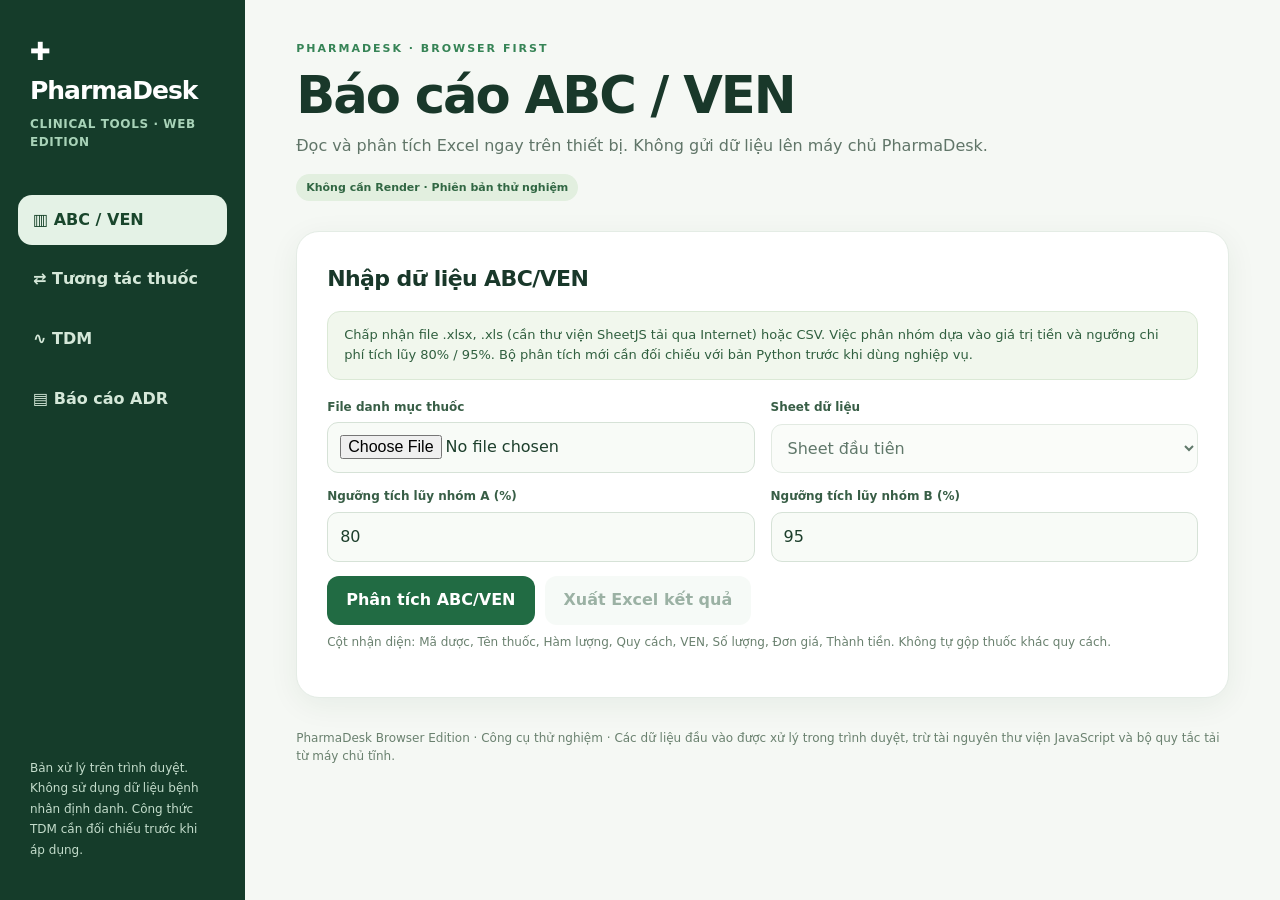
==== docs/index.html @ c3e4ef8c "Add standalone browser-first PharmaDesk clinical tools beta for GitHub Pages" ====
<!doctype html>
<html lang="vi"><head><meta charset="utf-8"><meta name="viewport" content="width=device-width,initial-scale=1"><meta name="referrer" content="no-referrer">
<title>PharmaDesk Clinical Tools · Browser Edition</title>
<style>
:root{font-family:Inter,system-ui,"Segoe UI",Arial,sans-serif;color:#19382a;background:#f5f8f4;line-height:1.55}*{box-sizing:border-box}body{margin:0}button,input,select,textarea{font:inherit}button{cursor:pointer}button:focus-visible,input:focus-visible,textarea:focus-visible,a:focus-visible{outline:3px solid #84c697;outline-offset:3px}button:disabled{opacity:.45;cursor:wait}
.shell{max-width:1450px;min-height:100vh;margin:auto;display:grid;grid-template-columns:245px minmax(0,1fr)}aside{background:#153c2a;color:#fff;padding:28px 18px;position:sticky;top:0;height:100vh;display:flex;flex-direction:column}.logo{font-size:25px;font-weight:850;letter-spacing:-1px;margin:5px 12px}.logo small{display:block;font-size:12px;font-weight:600;letter-spacing:.6px;color:#a8d3b8;margin-top:4px}.nav{margin-top:38px;display:grid;gap:9px}.nav button{background:transparent;border:0;color:#d5e8d9;text-align:left;padding:13px 15px;border-radius:14px;font-weight:700}.nav button.active,.nav button:hover{background:#e4f2e6;color:#19462c}.asidefoot{margin-top:auto;font-size:12px;line-height:1.7;padding:12px;color:#c3dccb}.main{min-width:0;padding:40px clamp(18px,4vw,56px)}header{margin-bottom:30px}.eyebrow{text-transform:uppercase;font-size:11px;font-weight:800;letter-spacing:2px;color:#368456}h1{font-size:clamp(30px,4vw,54px);line-height:1.08;letter-spacing:-2px;margin:11px 0}h2{font-size:22px;letter-spacing:-.6px;margin:0 0 15px}h3{font-size:16px;margin:4px 0 8px}p{color:#607568;margin:8px 0 15px}.headsub{max-width:750px}.panel{background:#fff;border:1px solid #e4ece5;border-radius:23px;padding:clamp(18px,2.8vw,30px);box-shadow:0 7px 30px #123f2510;margin:0 0 19px}.grid{display:grid;grid-template-columns:repeat(2,minmax(0,1fr));gap:16px}.grid3{display:grid;grid-template-columns:repeat(3,minmax(0,1fr));gap:14px}.field{display:grid;gap:6px;margin:0 0 14px}.field label{font-size:12px;font-weight:800;color:#385e46}input,textarea,select{width:100%;min-width:0;background:#f8fbf7;border:1px solid #d6e2d7;border-radius:11px;padding:12px;color:#1d3f2c}textarea{min-height:105px;resize:vertical}.button{background:#216b43;color:white;border:0;padding:12px 19px;border-radius:12px;font-weight:750}.button.secondary{background:#edf5ee;color:#245538}.button.ghost{background:transparent;border:1px solid #d4e3d6;color:#28563a}.row{display:flex;align-items:center;gap:10px;flex-wrap:wrap}.notice{padding:13px 16px;background:#f1f7ed;color:#305f3f;border-radius:13px;font-size:13px;border:1px solid #dbe9d6}.warning{background:#fff8e9;border-color:#efdfb5;color:#6b4d18}.error{background:#fff0ed;border-color:#edcbc5;color:#9a352b}.metric{border-radius:16px;padding:16px;background:#f0f7ef}.metric b{font-size:26px;display:block;letter-spacing:-.5px}.metric small{color:#57715d}.tablewrap{overflow:auto;border:1px solid #e2eae2;border-radius:14px;margin-top:18px}table{border-collapse:collapse;width:100%;font-size:13px}th{background:#eef5ee;white-space:nowrap;text-align:left}th,td{padding:10px 12px;border-bottom:1px solid #e8eee7}tr:last-child td{border-bottom:0}td.n{text-align:right;font-variant-numeric:tabular-nums}.pill{font-size:12px;background:#e2f1e3;padding:4px 8px;border-radius:25px;font-weight:700}.pill.a{background:#fde9dc;color:#8a3e12}.pill.b{background:#fff1ca;color:#825c0b}.pill.c{background:#e1efe9;color:#285e44}[hidden]{display:none!important}.section{display:none}.section.active{display:block}.hint{font-size:12px;color:#6a816f}.report{background:#fff;border:1px solid #dee8df;border-radius:12px;padding:24px;margin-top:20px}.report h2{text-align:center}.report p{color:#273e2d}.searchlist{padding:10px;border-radius:12px;border:1px solid #d8e6d9;max-height:240px;overflow:auto}.searchlist button{display:block;width:100%;text-align:left;border:0;background:transparent;padding:9px;border-radius:9px;color:#244832}.searchlist button:hover{background:#e9f3e8}.pair{padding:13px;border:1px solid #e3e9e1;border-radius:12px;margin:8px 0;background:#f8faf7}.badge{display:inline-flex;padding:5px 10px;font-size:11px;background:#e2efdf;color:#316743;border-radius:20px;font-weight:800}@media(max-width:860px){.shell{display:block}aside{position:static;height:auto;padding:18px}.logo{font-size:21px}.nav{margin:15px 0 0;display:flex;gap:5px;overflow:auto}.nav button{white-space:nowrap;padding:10px 12px}.asidefoot{display:none}.main{padding:24px 15px}.grid,.grid3{grid-template-columns:1fr}.panel{padding:18px}h1{letter-spacing:-1px}}
@media print{aside,header,.noprint,.panel:not(.printpanel){display:none!important}.shell{display:block}.main{padding:0}.printpanel{border:0;box-shadow:none;padding:0}.report{border:0;padding:0}}
</style>
<script src="https://cdn.sheetjs.com/xlsx-0.20.3/package/dist/xlsx.full.min.js" defer></script>
</head><body><div class="shell">
<aside><div class="logo">✚ PharmaDesk<small>CLINICAL TOOLS · WEB EDITION</small></div>
<nav class="nav" aria-label="Công cụ"><button data-tab="abc" class="active">▥ ABC / VEN</button><button data-tab="ttt">⇄ Tương tác thuốc</button><button data-tab="tdm">∿ TDM</button><button data-tab="adr">▤ Báo cáo ADR</button></nav>
<div class="asidefoot">Bản xử lý trên trình duyệt. Không sử dụng dữ liệu bệnh nhân định danh. Công thức TDM cần đối chiếu trước khi áp dụng.</div></aside>
<div class="main"><header class="noprint"><div class="eyebrow">PHARMADESK · BROWSER FIRST</div><h1 id="pageTitle">Báo cáo ABC / VEN</h1><p class="headsub" id="pageSub">Đọc và phân tích Excel ngay trên thiết bị. Không gửi dữ liệu lên máy chủ PharmaDesk.</p><span class="badge">Không cần Render · Phiên bản thử nghiệm</span></header>
<section id="abc" class="section active">
<div class="panel"><h2>Nhập dữ liệu ABC/VEN</h2><div class="notice">Chấp nhận file .xlsx, .xls (cần thư viện SheetJS tải qua Internet) hoặc CSV. Việc phân nhóm dựa vào giá trị tiền và ngưỡng chi phí tích lũy 80% / 95%. Bộ phân tích mới cần đối chiếu với bản Python trước khi dùng nghiệp vụ.</div>
<div class="grid" style="margin-top:18px"><div class="field"><label for="abcFile">File danh mục thuốc</label><input id="abcFile" type="file" accept=".xlsx,.xls,.csv"></div><div class="field"><label for="abcSheet">Sheet dữ liệu</label><select id="abcSheet" disabled><option>Sheet đầu tiên</option></select></div></div>
<div class="grid"><div class="field"><label>Ngưỡng tích lũy nhóm A (%)</label><input id="abcA" type="number" value="80" min="1" max="99" step=".5"></div><div class="field"><label>Ngưỡng tích lũy nhóm B (%)</label><input id="abcB" type="number" value="95" min="1" max="99" step=".5"></div></div>
<div class="row"><button class="button" id="abcRun">Phân tích ABC/VEN</button><button class="button secondary" id="abcExport" disabled>Xuất Excel kết quả</button></div><p class="hint">Cột nhận diện: Mã dược, Tên thuốc, Hàm lượng, Quy cách, VEN, Số lượng, Đơn giá, Thành tiền. Không tự gộp thuốc khác quy cách.</p><div id="abcError" role="status"></div></div>
<div class="panel" id="abcResult" hidden><div class="grid3" id="abcMetrics"></div><div class="tablewrap"><table><thead><tr><th>ABC</th><th>VEN</th><th>Mã dược</th><th>Tên thuốc</th><th>Hàm lượng</th><th>Quy cách</th><th>Số lượng</th><th>Thành tiền</th><th>% tích lũy</th></tr></thead><tbody id="abcBody"></tbody></table></div></div>
</section>
<section id="ttt" class="section">
<div class="panel"><h2>Kiểm tra cặp tương tác</h2><div class="notice warning">Bộ dữ liệu này chỉ cho biết một cặp có nằm trong quy tắc PharmaDesk hiện có hay không. Không phát hiện được tương tác <b>không đồng nghĩa an toàn</b>; không tự động đánh giá mức độ nghiêm trọng hoặc khuyến cáo xử trí.</div>
<div class="grid" style="margin-top:18px"><div class="field"><label>Chọn thuốc từ bộ quy tắc</label><input id="drugSearch" placeholder="Gõ tên hoạt chất, ví dụ amiodaron" autocomplete="off"><div id="drugMatches" class="searchlist" hidden></div></div><div class="field"><label>Các thuốc đã chọn (bấm × để bỏ)</label><div id="drugSelected" class="notice">Chưa chọn thuốc nào.</div></div></div><button class="button" id="checkPairs">Kiểm tra tương tác</button><div id="pairResult" style="margin-top:15px"></div><p class="hint" id="ruleInfo">Đang tải bộ quy tắc...</p></div>
</section>
<section id="tdm" class="section">
<div class="panel"><h2>Vancomycin · Ước tính dược động học</h2><div class="notice warning"><b>Chỉ dùng để đối chiếu mô hình.</b> Công thức phỏng theo mô hình một ngăn trong mã PharmaDesk gốc; chưa chuyển đầy đủ phần hiệu chỉnh theo hai nồng độ, chưa xác thực tương đương lâm sàng. Không dùng các con số này để chọn hoặc thay đổi liều điều trị.</div>
<div class="grid3" style="margin-top:18px">
<div class="field"><label>Tuổi (năm)</label><input id="tAge" type="number" value="60" min="1" max="120"></div>
<div class="field"><label>Giới tính dùng cho Cockcroft–Gault</label><select id="tSex"><option value="M">Nam</option><option value="F">Nữ</option></select></div>
<div class="field"><label>Cân nặng (kg)</label><input id="tWeight" type="number" value="70" min="10" max="300"></div>
<div class="field"><label>Chiều cao (cm)</label><input id="tHeight" type="number" value="170" min="100" max="230"></div>
<div class="field"><label>Creatinin máu (mg/dL)</label><input id="tScr" type="number" value="1" min=".1" max="20" step=".1"></div>
<div class="field"><label>Vd dự kiến (L/kg)</label><input id="tVd" type="number" value=".7" min=".2" max="2" step=".05"></div>
<div class="field"><label>Liều giả lập (mg)</label><input id="tDose" type="number" value="1000" min="1"></div>
<div class="field"><label>Khoảng cách liều (giờ)</label><input id="tTau" type="number" value="12" min="1"></div>
<div class="field"><label>Thời gian truyền (giờ)</label><input id="tInf" type="number" value="1" min=".1" step=".1"></div>
</div><button class="button" id="tdmCalc">Tính giá trị tham khảo</button><div id="tdmMessage"></div><div id="tdmResults" class="grid3" style="margin-top:17px"></div></div>
</section>
<section id="adr" class="section">
<div class="panel"><h2>Biểu mẫu ADR · Bản in thử</h2><div class="notice warning">Bản GitHub Pages này tạo <b>bản tóm tắt ADR để in hoặc lưu PDF bằng chức năng Print</b>, chưa tái tạo đầy đủ mẫu PDF chuẩn 115 trường như PharmaDesk Python. Không dùng để gửi báo cáo chính thức khi chưa đối chiếu mẫu.</div>
<div class="grid" style="margin-top:17px">
<div class="field"><label>Đơn vị báo cáo</label><input id="aUnit" placeholder="Tên đơn vị"></div>
<div class="field"><label>Người báo cáo</label><input id="aReporter" placeholder="Tên người báo cáo"></div>
<div class="field"><label>Ngày báo cáo</label><input id="aDate" type="date"></div>
<div class="field"><label>Mã hồ sơ giả lập (không nhập mã người bệnh thật)</label><input id="aCode" placeholder="TEST-001"></div>
<div class="field"><label>Tuổi giả lập</label><input id="aAge" type="number" min="0" max="120"></div>
<div class="field"><label>Thuốc nghi ngờ</label><input id="aDrug" placeholder="Tên thuốc thử nghiệm"></div>
<div class="field"><label>Ngày xuất hiện phản ứng</label><input id="aEventDate" type="date"></div>
<div class="field"><label>Kết quả theo dõi</label><select id="aOutcome"><option value="">Chọn kết quả</option><option>Đang hồi phục</option><option>Hồi phục không có di chứng</option><option>Hồi phục có di chứng</option><option>Chưa hồi phục</option><option>Không rõ</option></select></div>
</div>
<div class="field"><label>Mô tả phản ứng</label><textarea id="aDesc" placeholder="Mô tả trường hợp giả lập"></textarea></div>
<div class="field"><label>Xử trí</label><textarea id="aAction" placeholder="Thông tin xử trí thử nghiệm"></textarea></div>
<div class="row noprint"><button class="button" id="adrMake">Tạo bản tóm tắt</button><button class="button secondary" id="adrPrint" disabled>In / Lưu PDF</button><button class="button ghost" id="adrReset">Làm mới</button></div><p class="hint">Không có nút lưu bản nháp trên máy chủ; dữ liệu biểu mẫu chỉ tồn tại trong tab trình duyệt hiện tại.</p>
</div><div class="panel printpanel" id="adrPreview" hidden><div class="report" id="adrReport"></div></div>
</section>
<footer class="hint noprint" style="padding:12px 0 24px">PharmaDesk Browser Edition · Công cụ thử nghiệm · Các dữ liệu đầu vào được xử lý trong trình duyệt, trừ tài nguyên thư viện JavaScript và bộ quy tắc tải từ máy chủ tĩnh.</footer>
</div></div>
<script>
"use strict";
const $=id=>document.getElementById(id), fmt=n=>Number(n).toLocaleString('vi-VN',{maximumFractionDigits:2});
const esc=v=>String(v??'').replace(/[&<>"']/g,c=>({'&':'&amp;','<':'&lt;','>':'&gt;','"':'&quot;',"'":'&#39;'}[c]));
const headings={abc:['Báo cáo ABC / VEN','Phân tích chi phí thuốc ngay trên trình duyệt.'],ttt:['Tương tác thuốc','Tra cứu cặp thuốc từ quy tắc đang có trong PharmaDesk.'],tdm:['TDM · Vancomycin','Ước tính thông số dược động học để đối chiếu, không dùng quyết định liều.'],adr:['Báo cáo ADR','Nhập thông tin giả lập và tạo bản tóm tắt để in / lưu PDF.']};
function showTab(id){if(!headings[id])return;document.querySelectorAll('.section').forEach(n=>n.classList.toggle('active',n.id===id));document.querySelectorAll('[data-tab]').forEach(n=>n.classList.toggle('active',n.dataset.tab===id));$('pageTitle').textContent=headings[id][0];$('pageSub').textContent=headings[id][1];history.replaceState(null,'','#'+id);window.scrollTo({top:0,behavior:'instant'});}
document.querySelectorAll('[data-tab]').forEach(b=>b.addEventListener('click',()=>showTab(b.dataset.tab)));
if(headings[location.hash.slice(1)])showTab(location.hash.slice(1));
function notify(id,msg,bad=false){$(id).innerHTML='<div class="notice '+(bad?'error':'')+'" style="margin-top:12px">'+esc(msg)+'</div>'}
function norm(s){return String(s??'').normalize('NFD').replace(/[\u0300-\u036f]/g,'').replace(/đ/g,'d').toLowerCase().replace(/[^a-z0-9]+/g,' ').trim()}
function number(v){if(typeof v==='number')return Number.isFinite(v)?v:0;let s=String(v??'').trim().replace(/\s/g,'');if(!s)return 0;if(/^\d{1,3}(\.\d{3})+(,\d+)?$/.test(s))s=s.replace(/\./g,'').replace(',','.');else if(/^\d{1,3}(,\d{3})+(\.\d+)?$/.test(s))s=s.replace(/,/g,'');else s=s.replace(',','.');const n=Number(s);return Number.isFinite(n)?n:0}
function readCSV(text){const rows=[];let row=[],field='',quoted=false;for(let i=0;i<text.length;i++){const c=text[i];if(c==='"'){if(quoted&&text[i+1]==='"'){field+='"';i++;}else quoted=!quoted;}else if(c===','&&!quoted){row.push(field);field='';}else if((c==='\n'||c==='\r')&&!quoted){if(c==='\r'&&text[i+1]==='\n')i++;row.push(field);rows.push(row);row=[];field='';}else field+=c;}if(field||row.length){row.push(field);rows.push(row)}return rows;}
const candidates={code:['ma duoc','ma thuoc','ma hang','ma','code'],name:['ten thuoc','ten hang','ten duoc','ten'],strength:['ham luong','nong do'],pack:['quy cach','quy cach dong goi','dong goi'],ven:['ven','phan loai ven','nhom ven'],qty:['so luong','sl','so luong su dung'],price:['don gia','gia'],total:['thanh tien','kinh phi','gia tri','tien']};
let abcBook=null,abcData=[],abcOut=[];
function getCol(headers,alts){for(const a of alts){let i=headers.indexOf(a);if(i>=0)return i;}for(const a of alts){let i=headers.findIndex(x=>x.includes(a));if(i>=0)return i;}return -1;}
function prepABC(rows){let idx=-1,cs;for(let i=0;i<Math.min(rows.length,30);i++){let h=(rows[i]||[]).map(norm);let name=getCol(h,candidates.name),total=getCol(h,candidates.total),qty=getCol(h,candidates.qty),price=getCol(h,candidates.price);if(name>=0&&(total>=0||(qty>=0&&price>=0))){idx=i;cs=Object.fromEntries(Object.entries(candidates).map(([k,v])=>[k,getCol(h,v)]));break;}}if(idx<0)throw Error('Không nhận diện được dòng tiêu đề. Cần Tên thuốc và Thành tiền hoặc Số lượng + Đơn giá.');const map=new Map();for(const line of rows.slice(idx+1)){const get=k=>cs[k]>=0?line[cs[k]]:'';let name=String(get('name')??'').trim();if(!name)continue;const qty=number(get('qty')),total=cs.total>=0?number(get('total')):qty*number(get('price'));if(total<0)continue;const item={code:String(get('code')??'').trim(),name,strength:String(get('strength')??'').trim(),pack:String(get('pack')??'').trim(),ven:String(get('ven')??'').toUpperCase().trim().slice(0,1),qty,total};const key=[item.code,item.name,item.strength,item.pack,item.ven].join('\u0001').toLowerCase();if(map.has(key)){const x=map.get(key);x.qty+=qty;x.total+=total;}else map.set(key,item);}return [...map.values()].filter(r=>r.total>=0)}
$('abcFile').addEventListener('change',async e=>{abcBook=null;abcData=[];$('abcResult').hidden=true;$('abcExport').disabled=true;const f=e.target.files[0];if(!f)return;try{if(f.name.toLowerCase().endsWith('.csv')){abcData=readCSV(await f.text());$('abcSheet').innerHTML='<option>CSV</option>';$('abcSheet').disabled=true;}else{if(!window.XLSX)throw Error('Chưa tải được thư viện xử lý Excel. Kiểm tra kết nối Internet hoặc chuyển file sang CSV.');abcBook=XLSX.read(await f.arrayBuffer(),{type:'array',cellDates:false});$('abcSheet').innerHTML=abcBook.SheetNames.map(n=>'<option>'+esc(n)+'</option>').join('');$('abcSheet').disabled=false;abcData=XLSX.utils.sheet_to_json(abcBook.Sheets[abcBook.SheetNames[0]],{header:1,raw:true,defval:''});}notify('abcError','Đã đọc '+fmt(abcData.length)+' dòng. Chọn Phân tích ABC/VEN.');}catch(err){notify('abcError',err.message,true);}});
$('abcSheet').addEventListener('change',()=>{abcData=XLSX.utils.sheet_to_json(abcBook.Sheets[$('abcSheet').value],{header:1,raw:true,defval:''});});
$('abcRun').addEventListener('click',()=>{try{if(!abcData.length)throw Error('Hãy tải file Excel/CSV trước.');const a=number($('abcA').value),b=number($('abcB').value);if(!(a>0&&a<b&&b<100))throw Error('Ngưỡng cần 0 < A < B < 100.');const list=prepABC(abcData).sort((x,y)=>y.total-x.total),sum=list.reduce((v,x)=>v+x.total,0);if(!sum)throw Error('Không có giá trị kinh phí dương để phân tích.');let accum=0;abcOut=list.map(x=>{const previous=accum/sum*100;accum+=x.total;return {...x,abc:previous<a?'A':previous<b?'B':'C',accum:accum/sum*100};});$('abcMetrics').innerHTML=['A','B','C'].map(g=>{let r=abcOut.filter(x=>x.abc===g);return '<div class="metric"><small>Nhóm '+g+' · '+r.length+' mặt hàng</small><b>'+fmt(r.reduce((v,x)=>v+x.total,0))+' ₫</b></div>'}).join('');$('abcBody').innerHTML=abcOut.slice(0,1000).map(x=>'<tr><td><span class="pill '+x.abc.toLowerCase()+'">'+x.abc+'</span></td><td>'+esc(x.ven||'—')+'</td><td>'+esc(x.code)+'</td><td>'+esc(x.name)+'</td><td>'+esc(x.strength)+'</td><td>'+esc(x.pack)+'</td><td class="n">'+fmt(x.qty)+'</td><td class="n">'+fmt(x.total)+'</td><td class="n">'+fmt(x.accum)+'%</td></tr>').join('');$('abcResult').hidden=false;$('abcExport').disabled=false;notify('abcError','Đã phân tích '+fmt(abcOut.length)+' mặt hàng, tổng kinh phí '+fmt(sum)+' ₫. Phân loại tạm tính; cần đối chiếu Python gốc.');}catch(err){notify('abcError',err.message,true)}});
function downloadBlob(name,type,txt){const u=URL.createObjectURL(new Blob([txt],{type})),a=document.createElement('a');a.href=u;a.download=name;document.body.append(a);a.click();a.remove();setTimeout(()=>URL.revokeObjectURL(u),1000)}
$('abcExport').addEventListener('click',()=>{if(!abcOut.length)return;const rows=[['ABC','VEN','Mã dược','Tên thuốc','Hàm lượng','Quy cách','Số lượng','Thành tiền','% tích lũy'],...abcOut.map(x=>[x.abc,x.ven,x.code,x.name,x.strength,x.pack,x.qty,x.total,Number(x.accum.toFixed(2))])];if(window.XLSX){let ws=XLSX.utils.aoa_to_sheet(rows);for(const key in ws){if(key[0]==='!')continue;if(ws[key].t==='s')ws[key].t='s';}let wb=XLSX.utils.book_new();XLSX.utils.book_append_sheet(wb,ws,'ABC_VEN');XLSX.writeFile(wb,'PharmaDesk_ABC_VEN_Browser.xlsx');}else{const csv=rows.map(r=>r.map(v=>{let t=String(v??'');if(/^[=+\-@\t\r]/.test(t))t="'"+t;return '"'+t.replace(/"/g,'""')+'"';}).join(',')).join('\r\n');downloadBlob('PharmaDesk_ABC_VEN_Browser.csv','text/csv;charset=utf-8','\ufeff'+csv);}});
let rules=null,selected=[];
fetch('./rules.json',{cache:'force-cache'}).then(r=>{if(!r.ok)throw Error('HTTP '+r.status);return r.json()}).then(data=>{rules=data;$('ruleInfo').textContent='Bộ dữ liệu: '+Object.keys(rules.drugs).length+' hoạt chất, '+rules.pairs.length+' cặp từ PharmaDesk. Chỉ mang tính hỗ trợ rà soát.';}).catch(e=>{$('ruleInfo').textContent='Không tải được rules.json: '+e.message});
$('drugSearch').addEventListener('input',()=>{if(!rules)return;const q=norm($('drugSearch').value);const box=$('drugMatches');if(q.length<2){box.hidden=true;return;}const found=Object.entries(rules.drugs).filter(([id,d])=>norm(d.ten).includes(q)||norm(id).includes(q)).slice(0,20);box.innerHTML='';found.forEach(([id,d])=>{const b=document.createElement('button');b.textContent=d.ten;b.addEventListener('click',()=>{if(!selected.includes(id))selected.push(id);$('drugSearch').value='';box.hidden=true;renderSelected()});box.append(b)});box.hidden=!found.length;});
function renderSelected(){const d=$('drugSelected');d.innerHTML='';if(!selected.length){d.textContent='Chưa chọn thuốc nào.';return}selected.forEach(id=>{const b=document.createElement('button');b.className='button secondary';b.style.cssText='margin:3px;padding:7px';b.textContent=rules.drugs[id].ten+' ×';b.onclick=()=>{selected=selected.filter(x=>x!==id);renderSelected()};d.append(b)})}
$('checkPairs').addEventListener('click',()=>{const el=$('pairResult');if(!rules){el.textContent='Chưa tải được bộ quy tắc.';return}if(selected.length<2){el.textContent='Chọn ít nhất hai thuốc.';return}const found=rules.pairs.filter(([a,b])=>selected.includes(a)&&selected.includes(b));el.innerHTML='<div class="notice '+(found.length?'warning':'')+'">'+(found.length?'Có '+found.length+' cặp trong bộ quy tắc — cần thẩm định trên nguồn chuyên môn.':'Không thấy cặp nào trong bộ quy tắc đã nạp. Điều này KHÔNG xác nhận không có tương tác.')+'</div>'+found.map(([a,b])=>'<div class="pair">'+esc(rules.drugs[a]?.ten||a)+' + '+esc(rules.drugs[b]?.ten||b)+'</div>').join('')});
function tnum(id,lo,hi){const n=Number($(id).value);if(!Number.isFinite(n)||n<lo||n>hi)throw Error('Kiểm tra trường '+id+' (giới hạn '+lo+'–'+hi+').');return n}
$('tdmCalc').addEventListener('click',()=>{try{const age=tnum('tAge',1,120),w=tnum('tWeight',10,300),h=tnum('tHeight',100,230),scr=tnum('tScr',.1,20),vdkg=tnum('tVd',.2,2),dose=tnum('tDose',1,10000),tau=tnum('tTau',1,168),tinf=tnum('tInf',.1,12);if(tinf>tau)throw Error('Thời gian truyền không được vượt khoảng cách liều.');const male=$('tSex').value==='M',ibw=(male?50:45.5)+2.3*(h-152.4)/2.54,pct=100*w/ibw,wt=pct<=75?1.13*w:pct<100?w:pct>120?ibw+.4*(w-ibw):ibw,crcl=(140-age)*wt/(72*scr)*(male?1:.85),V=vdkg*w,cl=(crcl*.689+3.66)*.06,k=cl/V,t12=Math.LN2/k,auc=dose*24/(tau*cl);const bolus=6*tinf<=t12;const peak=bolus?dose/(V*(1-Math.exp(-k*tau))):dose*(1-Math.exp(-k*tinf))/(cl*tinf*(1-Math.exp(-k*tau)));const trough=peak*Math.exp(-k*(bolus?tau:tau-tinf));if(![ibw,wt,crcl,V,cl,k,t12,auc,peak,trough].every(Number.isFinite))throw Error('Không thể tính với các thông số đã nhập.');const vals=[['CrCl (Cockcroft–Gault)',crcl,'mL/phút'],['CL mô hình',cl,'L/giờ'],['Vd mô hình',V,'L'],['Thời gian bán thải',t12,'giờ'],['AUC24 trạng thái ổn định',auc,'mg·h/L'],['Cmax mô hình',peak,'mg/L'],['Cmin mô hình',trough,'mg/L']];$('tdmResults').innerHTML=vals.map(([n,v,u])=>'<div class="metric"><small>'+esc(n)+'</small><b>'+fmt(v)+'</b><small>'+esc(u)+'</small></div>').join('');notify('tdmMessage','Đã tính theo công thức mô hình một ngăn trong PharmaDesk gốc. Không sử dụng kết quả để chỉ định liều.');}catch(e){$('tdmResults').innerHTML='';notify('tdmMessage',e.message,true)}});
$('aDate').value=new Date().toISOString().slice(0,10);
const adrFields={unit:'aUnit',reporter:'aReporter',date:'aDate',code:'aCode',age:'aAge',drug:'aDrug',event:'aEventDate',outcome:'aOutcome',desc:'aDesc',action:'aAction'};
$('adrMake').addEventListener('click',()=>{const obj=Object.fromEntries(Object.entries(adrFields).map(([k,id])=>[k,$(id).value.trim()]));if(!obj.drug||!obj.desc){alert('Hãy nhập thuốc nghi ngờ và mô tả phản ứng giả lập.');return}const row=(label,val)=>'<p><b>'+esc(label)+':</b> '+esc(val||'—')+'</p>';$('adrReport').innerHTML='<h2>BẢN TÓM TẮT PHẢN ỨNG CÓ HẠI CỦA THUỐC</h2><p style="text-align:center">BẢN THỬ · KHÔNG PHẢI MẪU ADR CHÍNH THỨC</p>'+row('Đơn vị',obj.unit)+row('Người báo cáo',obj.reporter)+row('Ngày báo cáo',obj.date)+row('Mã giả lập',obj.code)+row('Tuổi',obj.age)+row('Thuốc nghi ngờ',obj.drug)+row('Ngày phản ứng',obj.event)+row('Mô tả',obj.desc)+row('Xử trí',obj.action)+row('Kết quả',obj.outcome);$('adrPreview').hidden=false;$('adrPrint').disabled=false;$('adrPreview').scrollIntoView({behavior:'smooth'})});
$('adrPrint').addEventListener('click',()=>window.print());
$('adrReset').addEventListener('click',()=>{Object.values(adrFields).forEach(id=>$(id).value='');$('adrPreview').hidden=true;$('adrPrint').disabled=true});
</script></body></html>
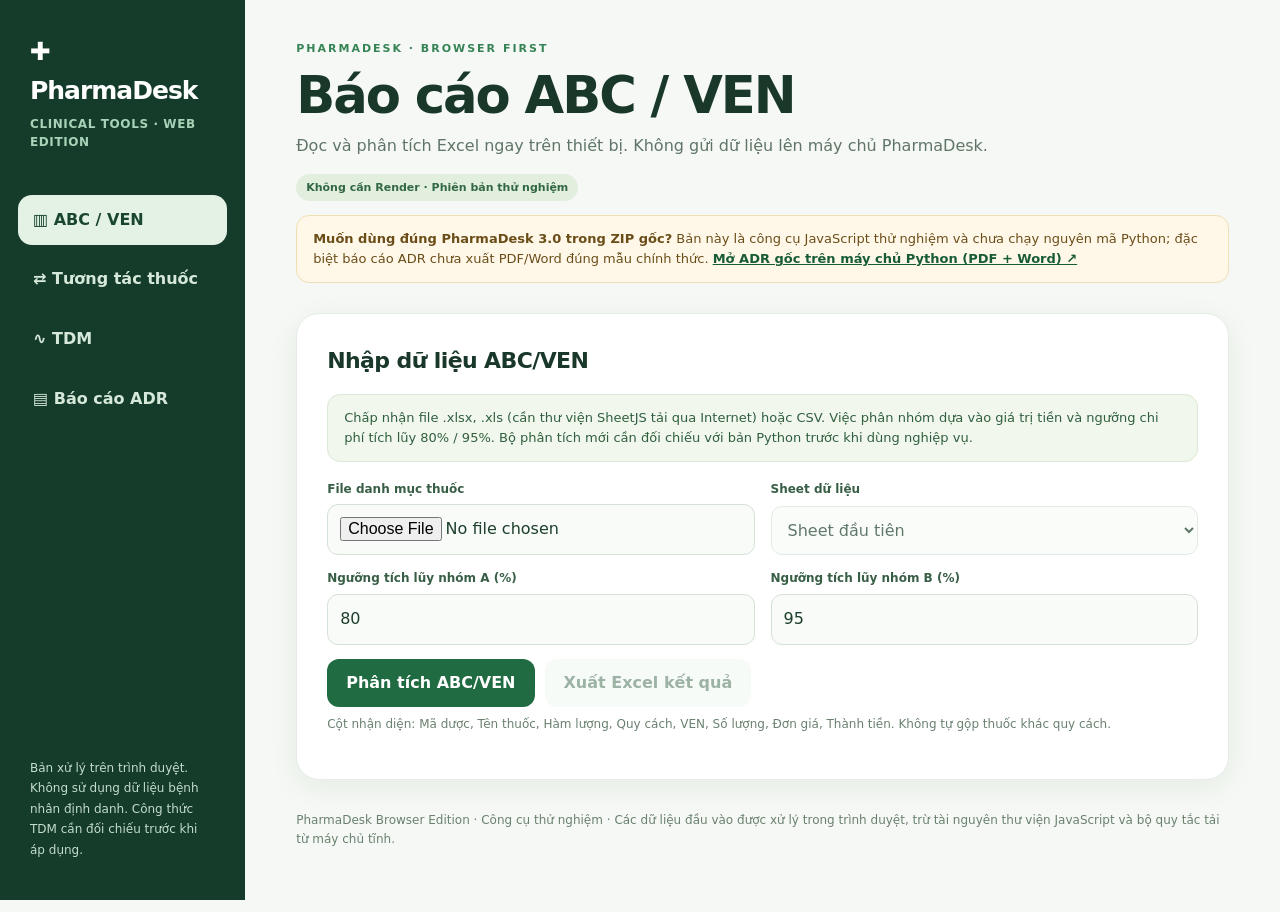
==== commit bfb2d24e: "Distinguish original PharmaDesk Python ADR from GitHub Pages beta and link to original reports" ====
--- a/docs/index.html
+++ b/docs/index.html
@@ -11,7 +11,8 @@
 <aside><div class="logo">✚ PharmaDesk<small>CLINICAL TOOLS · WEB EDITION</small></div>
 <nav class="nav" aria-label="Công cụ"><button data-tab="abc" class="active">▥ ABC / VEN</button><button data-tab="ttt">⇄ Tương tác thuốc</button><button data-tab="tdm">∿ TDM</button><button data-tab="adr">▤ Báo cáo ADR</button></nav>
 <div class="asidefoot">Bản xử lý trên trình duyệt. Không sử dụng dữ liệu bệnh nhân định danh. Công thức TDM cần đối chiếu trước khi áp dụng.</div></aside>
-<div class="main"><header class="noprint"><div class="eyebrow">PHARMADESK · BROWSER FIRST</div><h1 id="pageTitle">Báo cáo ABC / VEN</h1><p class="headsub" id="pageSub">Đọc và phân tích Excel ngay trên thiết bị. Không gửi dữ liệu lên máy chủ PharmaDesk.</p><span class="badge">Không cần Render · Phiên bản thử nghiệm</span></header>
+<div class="main"><header class="noprint"><div class="eyebrow">PHARMADESK · BROWSER FIRST</div><h1 id="pageTitle">Báo cáo ABC / VEN</h1><p class="headsub" id="pageSub">Đọc và phân tích Excel ngay trên thiết bị. Không gửi dữ liệu lên máy chủ PharmaDesk.</p><span class="badge">Không cần Render · Phiên bản thử nghiệm</span>
+<div class="notice warning noprint" style="margin-top:14px"><b>Muốn dùng đúng PharmaDesk 3.0 trong ZIP gốc?</b> Bản này là công cụ JavaScript thử nghiệm và chưa chạy nguyên mã Python; đặc biệt báo cáo ADR chưa xuất PDF/Word đúng mẫu chính thức. <a href="https://long-pharmadesk.onrender.com/tools?module=adr" target="_blank" rel="noopener noreferrer" style="font-weight:800;color:#185b37;text-decoration:underline">Mở ADR gốc trên máy chủ Python (PDF + Word) ↗</a></div></header>
 <section id="abc" class="section active">
 <div class="panel"><h2>Nhập dữ liệu ABC/VEN</h2><div class="notice">Chấp nhận file .xlsx, .xls (cần thư viện SheetJS tải qua Internet) hoặc CSV. Việc phân nhóm dựa vào giá trị tiền và ngưỡng chi phí tích lũy 80% / 95%. Bộ phân tích mới cần đối chiếu với bản Python trước khi dùng nghiệp vụ.</div>
 <div class="grid" style="margin-top:18px"><div class="field"><label for="abcFile">File danh mục thuốc</label><input id="abcFile" type="file" accept=".xlsx,.xls,.csv"></div><div class="field"><label for="abcSheet">Sheet dữ liệu</label><select id="abcSheet" disabled><option>Sheet đầu tiên</option></select></div></div>
@@ -38,21 +39,52 @@
 </div><button class="button" id="tdmCalc">Tính giá trị tham khảo</button><div id="tdmMessage"></div><div id="tdmResults" class="grid3" style="margin-top:17px"></div></div>
 </section>
 <section id="adr" class="section">
-<div class="panel"><h2>Biểu mẫu ADR · Bản in thử</h2><div class="notice warning">Bản GitHub Pages này tạo <b>bản tóm tắt ADR để in hoặc lưu PDF bằng chức năng Print</b>, chưa tái tạo đầy đủ mẫu PDF chuẩn 115 trường như PharmaDesk Python. Không dùng để gửi báo cáo chính thức khi chưa đối chiếu mẫu.</div>
-<div class="grid" style="margin-top:17px">
-<div class="field"><label>Đơn vị báo cáo</label><input id="aUnit" placeholder="Tên đơn vị"></div>
-<div class="field"><label>Người báo cáo</label><input id="aReporter" placeholder="Tên người báo cáo"></div>
-<div class="field"><label>Ngày báo cáo</label><input id="aDate" type="date"></div>
-<div class="field"><label>Mã hồ sơ giả lập (không nhập mã người bệnh thật)</label><input id="aCode" placeholder="TEST-001"></div>
-<div class="field"><label>Tuổi giả lập</label><input id="aAge" type="number" min="0" max="120"></div>
-<div class="field"><label>Thuốc nghi ngờ</label><input id="aDrug" placeholder="Tên thuốc thử nghiệm"></div>
-<div class="field"><label>Ngày xuất hiện phản ứng</label><input id="aEventDate" type="date"></div>
-<div class="field"><label>Kết quả theo dõi</label><select id="aOutcome"><option value="">Chọn kết quả</option><option>Đang hồi phục</option><option>Hồi phục không có di chứng</option><option>Hồi phục có di chứng</option><option>Chưa hồi phục</option><option>Không rõ</option></select></div>
+<div class="panel">
+<h2>Báo cáo ADR · Biểu mẫu hỗ trợ</h2><div class="row noprint" style="margin-bottom:15px"><a class="button" style="text-decoration:none;display:inline-block" href="https://long-pharmadesk.onrender.com/tools?module=adr" target="_blank" rel="noopener noreferrer">Mở đúng báo cáo ADR gốc (PDF + Word) ↗</a></div>
+<div class="notice warning"><b>Bản thử nghiệm, không phải mẫu ADR chính thức.</b> Thông tin được nhập và xử lý trong trình duyệt, không gửi lên máy chủ PharmaDesk. Chỉ sử dụng dữ liệu giả/đã khử định danh trong giai đoạn thử nghiệm. Bản in cần được đối chiếu với mẫu báo cáo chính thức trước khi sử dụng.</div>
+<div class="grid" style="margin-top:18px">
+  <div class="field"><label for="aUnit">Đơn vị báo cáo</label><input id="aUnit" autocomplete="off" placeholder="Tên đơn vị"></div>
+  <div class="field"><label for="aReporter">Người báo cáo</label><input id="aReporter" autocomplete="off" placeholder="Tên người báo cáo"></div>
+  <div class="field"><label for="aDate">Ngày báo cáo</label><input id="aDate" type="date"></div>
+  <div class="field"><label for="aCode">Mã hồ sơ giả lập</label><input id="aCode" placeholder="TEST-001" autocomplete="off"></div>
+  <div class="field"><label for="aAge">Tuổi giả lập</label><input id="aAge" type="number" min="0" max="120"></div>
+  <div class="field"><label for="aSex">Giới tính</label><select id="aSex"><option value="">Chọn</option><option>Nam</option><option>Nữ</option><option>Không rõ</option></select></div>
+  <div class="field"><label for="aWeight">Cân nặng (kg)</label><input id="aWeight" type="number" min="0" max="400" step=".1"></div>
+  <div class="field"><label for="aEventDate">Ngày xuất hiện phản ứng</label><input id="aEventDate" type="date"></div>
 </div>
-<div class="field"><label>Mô tả phản ứng</label><textarea id="aDesc" placeholder="Mô tả trường hợp giả lập"></textarea></div>
-<div class="field"><label>Xử trí</label><textarea id="aAction" placeholder="Thông tin xử trí thử nghiệm"></textarea></div>
-<div class="row noprint"><button class="button" id="adrMake">Tạo bản tóm tắt</button><button class="button secondary" id="adrPrint" disabled>In / Lưu PDF</button><button class="button ghost" id="adrReset">Làm mới</button></div><p class="hint">Không có nút lưu bản nháp trên máy chủ; dữ liệu biểu mẫu chỉ tồn tại trong tab trình duyệt hiện tại.</p>
-</div><div class="panel printpanel" id="adrPreview" hidden><div class="report" id="adrReport"></div></div>
+<h3>Phản ứng có hại nghi ngờ</h3>
+<div class="field"><label for="aDesc">Mô tả diễn biến và thời gian phản ứng</label><textarea id="aDesc" placeholder="Triệu chứng, thời điểm xuất hiện, diễn biến..."></textarea></div>
+<div class="grid">
+  <div class="field"><label for="aSerious">Mức độ nghiêm trọng / hậu quả</label><select id="aSerious"><option value="">Chưa đánh giá</option><option>Tử vong</option><option>Đe dọa tính mạng</option><option>Nhập viện / kéo dài thời gian nằm viện</option><option>Tàn tật vĩnh viễn hoặc nặng nề</option><option>Dị tật thai nhi</option><option>Không nghiêm trọng</option></select></div>
+  <div class="field"><label for="aOutcome">Kết quả sau phản ứng</label><select id="aOutcome"><option value="">Chưa xác định</option><option>Đang hồi phục</option><option>Hồi phục không có di chứng</option><option>Hồi phục có di chứng</option><option>Chưa hồi phục</option><option>Tử vong do ADR</option><option>Tử vong không liên quan thuốc</option><option>Không rõ</option></select></div>
+</div>
+<div class="field"><label for="aLabs">Xét nghiệm / thăm khám liên quan</label><textarea id="aLabs" placeholder="Kết quả liên quan, đơn vị và thời điểm nếu có..."></textarea></div>
+<div class="field"><label for="aHistory">Tiền sử liên quan / dị ứng</label><textarea id="aHistory" placeholder="Tiền sử dùng thuốc, dị ứng, bệnh lý liên quan..."></textarea></div>
+<div class="field"><label for="aAction">Biện pháp xử trí và diễn biến sau xử trí</label><textarea id="aAction" placeholder="Ngừng thuốc, điều trị hỗ trợ, diễn biến..."></textarea></div>
+<h3>Thuốc nghi ngờ</h3>
+<div class="grid">
+  <div class="field"><label for="aDrug">Tên thuốc nghi ngờ</label><input id="aDrug" placeholder="Tên hoạt chất / biệt dược" autocomplete="off"></div>
+  <div class="field"><label for="aStrength">Hàm lượng, dạng bào chế</label><input id="aStrength" placeholder="500 mg, viên nén..."></div>
+  <div class="field"><label for="aDose">Liều dùng và số lần dùng</label><input id="aDose" placeholder="Ví dụ 500 mg mỗi 8 giờ"></div>
+  <div class="field"><label for="aRoute">Đường dùng</label><input id="aRoute" placeholder="Uống, tĩnh mạch..."></div>
+  <div class="field"><label for="aStart">Ngày bắt đầu dùng</label><input id="aStart" type="date"></div>
+  <div class="field"><label for="aStop">Ngày kết thúc / ngừng thuốc</label><input id="aStop" type="date"></div>
+  <div class="field"><label for="aDechallenge">Phản ứng khi ngừng/giảm thuốc</label><select id="aDechallenge"><option value="">Chưa có thông tin</option><option>Cải thiện</option><option>Không cải thiện</option><option>Không ngừng thuốc</option><option>Không rõ</option></select></div>
+  <div class="field"><label for="aRechallenge">Phản ứng khi dùng lại thuốc</label><select id="aRechallenge"><option value="">Chưa có thông tin</option><option>Tái xuất hiện</option><option>Không tái xuất hiện</option><option>Không dùng lại</option><option>Không rõ</option></select></div>
+</div>
+<div class="field"><label for="aConcomitant">Thuốc dùng đồng thời / thông tin khác</label><textarea id="aConcomitant" placeholder="Tên thuốc, liều, thời gian sử dụng..."></textarea></div>
+<div class="field"><label for="aNotes">Bình luận của người báo cáo</label><textarea id="aNotes" placeholder="Nhận định chuyên môn, mức độ liên quan..."></textarea></div>
+<div class="row noprint">
+<button class="button" id="adrMake">Tạo bản tóm tắt</button>
+<button class="button secondary" id="adrPrint" disabled>In / Lưu PDF</button>
+<button class="button secondary" id="adrExport">Lưu bản nháp .json</button>
+<label class="button ghost" style="cursor:pointer">Mở bản nháp .json<input id="adrImport" type="file" accept=".json,application/json" hidden></label>
+<button class="button ghost" id="adrReset">Làm mới</button>
+</div>
+<div id="adrStatus" role="status"></div>
+<p class="hint">Bản nháp JSON lưu trên máy của bạn, không lưu lên GitHub hoặc máy chủ. Nếu mở trên máy dùng chung, hãy xóa các file nháp khỏi thư mục tải xuống sau khi dùng. Không nhập dữ liệu định danh bệnh nhân vào bản thử nghiệm này.</p>
+</div>
+<div class="panel printpanel" id="adrPreview" hidden><div class="report" id="adrReport"></div></div>
 </section>
 <footer class="hint noprint" style="padding:12px 0 24px">PharmaDesk Browser Edition · Công cụ thử nghiệm · Các dữ liệu đầu vào được xử lý trong trình duyệt, trừ tài nguyên thư viện JavaScript và bộ quy tắc tải từ máy chủ tĩnh.</footer>
 </div></div>
@@ -84,9 +116,23 @@
 $('checkPairs').addEventListener('click',()=>{const el=$('pairResult');if(!rules){el.textContent='Chưa tải được bộ quy tắc.';return}if(selected.length<2){el.textContent='Chọn ít nhất hai thuốc.';return}const found=rules.pairs.filter(([a,b])=>selected.includes(a)&&selected.includes(b));el.innerHTML='<div class="notice '+(found.length?'warning':'')+'">'+(found.length?'Có '+found.length+' cặp trong bộ quy tắc — cần thẩm định trên nguồn chuyên môn.':'Không thấy cặp nào trong bộ quy tắc đã nạp. Điều này KHÔNG xác nhận không có tương tác.')+'</div>'+found.map(([a,b])=>'<div class="pair">'+esc(rules.drugs[a]?.ten||a)+' + '+esc(rules.drugs[b]?.ten||b)+'</div>').join('')});
 function tnum(id,lo,hi){const n=Number($(id).value);if(!Number.isFinite(n)||n<lo||n>hi)throw Error('Kiểm tra trường '+id+' (giới hạn '+lo+'–'+hi+').');return n}
 $('tdmCalc').addEventListener('click',()=>{try{const age=tnum('tAge',1,120),w=tnum('tWeight',10,300),h=tnum('tHeight',100,230),scr=tnum('tScr',.1,20),vdkg=tnum('tVd',.2,2),dose=tnum('tDose',1,10000),tau=tnum('tTau',1,168),tinf=tnum('tInf',.1,12);if(tinf>tau)throw Error('Thời gian truyền không được vượt khoảng cách liều.');const male=$('tSex').value==='M',ibw=(male?50:45.5)+2.3*(h-152.4)/2.54,pct=100*w/ibw,wt=pct<=75?1.13*w:pct<100?w:pct>120?ibw+.4*(w-ibw):ibw,crcl=(140-age)*wt/(72*scr)*(male?1:.85),V=vdkg*w,cl=(crcl*.689+3.66)*.06,k=cl/V,t12=Math.LN2/k,auc=dose*24/(tau*cl);const bolus=6*tinf<=t12;const peak=bolus?dose/(V*(1-Math.exp(-k*tau))):dose*(1-Math.exp(-k*tinf))/(cl*tinf*(1-Math.exp(-k*tau)));const trough=peak*Math.exp(-k*(bolus?tau:tau-tinf));if(![ibw,wt,crcl,V,cl,k,t12,auc,peak,trough].every(Number.isFinite))throw Error('Không thể tính với các thông số đã nhập.');const vals=[['CrCl (Cockcroft–Gault)',crcl,'mL/phút'],['CL mô hình',cl,'L/giờ'],['Vd mô hình',V,'L'],['Thời gian bán thải',t12,'giờ'],['AUC24 trạng thái ổn định',auc,'mg·h/L'],['Cmax mô hình',peak,'mg/L'],['Cmin mô hình',trough,'mg/L']];$('tdmResults').innerHTML=vals.map(([n,v,u])=>'<div class="metric"><small>'+esc(n)+'</small><b>'+fmt(v)+'</b><small>'+esc(u)+'</small></div>').join('');notify('tdmMessage','Đã tính theo công thức mô hình một ngăn trong PharmaDesk gốc. Không sử dụng kết quả để chỉ định liều.');}catch(e){$('tdmResults').innerHTML='';notify('tdmMessage',e.message,true)}});
-$('aDate').value=new Date().toISOString().slice(0,10);
-const adrFields={unit:'aUnit',reporter:'aReporter',date:'aDate',code:'aCode',age:'aAge',drug:'aDrug',event:'aEventDate',outcome:'aOutcome',desc:'aDesc',action:'aAction'};
-$('adrMake').addEventListener('click',()=>{const obj=Object.fromEntries(Object.entries(adrFields).map(([k,id])=>[k,$(id).value.trim()]));if(!obj.drug||!obj.desc){alert('Hãy nhập thuốc nghi ngờ và mô tả phản ứng giả lập.');return}const row=(label,val)=>'<p><b>'+esc(label)+':</b> '+esc(val||'—')+'</p>';$('adrReport').innerHTML='<h2>BẢN TÓM TẮT PHẢN ỨNG CÓ HẠI CỦA THUỐC</h2><p style="text-align:center">BẢN THỬ · KHÔNG PHẢI MẪU ADR CHÍNH THỨC</p>'+row('Đơn vị',obj.unit)+row('Người báo cáo',obj.reporter)+row('Ngày báo cáo',obj.date)+row('Mã giả lập',obj.code)+row('Tuổi',obj.age)+row('Thuốc nghi ngờ',obj.drug)+row('Ngày phản ứng',obj.event)+row('Mô tả',obj.desc)+row('Xử trí',obj.action)+row('Kết quả',obj.outcome);$('adrPreview').hidden=false;$('adrPrint').disabled=false;$('adrPreview').scrollIntoView({behavior:'smooth'})});
+// The ADR draft is kept in memory until the user explicitly downloads a JSON file.
+const adrFields={unit:'aUnit',reporter:'aReporter',date:'aDate',code:'aCode',age:'aAge',sex:'aSex',weight:'aWeight',event:'aEventDate',desc:'aDesc',serious:'aSerious',outcome:'aOutcome',labs:'aLabs',history:'aHistory',action:'aAction',drug:'aDrug',strength:'aStrength',dose:'aDose',route:'aRoute',start:'aStart',stop:'aStop',dechallenge:'aDechallenge',rechallenge:'aRechallenge',concomitant:'aConcomitant',notes:'aNotes'};
+$('aDate').value=new Date().toLocaleDateString('en-CA');
+function adrValues(){return Object.fromEntries(Object.entries(adrFields).map(([k,id])=>[k,$(id).value.trim()]));}
+function adrValidate(obj){if(!obj.drug||!obj.desc)throw new Error('Cần nhập thuốc nghi ngờ và mô tả phản ứng (dữ liệu giả).');if(obj.age&&(Number(obj.age)<0||Number(obj.age)>120))throw new Error('Tuổi ngoài phạm vi 0–120.');if(obj.weight&&(Number(obj.weight)<0||Number(obj.weight)>400))throw new Error('Cân nặng ngoài phạm vi 0–400 kg.');}
+function adrShow(obj){
+  const row=(label,val)=>'<p><b>'+esc(label)+':</b> '+(val?esc(val).replace(/\n/g,'<br>'):'—')+'</p>';
+  $('adrReport').innerHTML='<h2>BẢN TÓM TẮT PHẢN ỨNG CÓ HẠI CỦA THUỐC</h2><p style="text-align:center;font-weight:700;color:#945321">BẢN THỬ — KHÔNG THAY THẾ MẪU ADR CHÍNH THỨC</p>'
+    +'<h3>I. THÔNG TIN CHUNG</h3>'+row('Đơn vị báo cáo',obj.unit)+row('Người báo cáo',obj.reporter)+row('Ngày báo cáo',obj.date)+row('Mã giả lập',obj.code)+row('Tuổi giả lập',obj.age)+row('Giới tính',obj.sex)+row('Cân nặng (kg)',obj.weight)
+    +'<h3>II. PHẢN ỨNG CÓ HẠI NGHI NGỜ</h3>'+row('Ngày xuất hiện',obj.event)+row('Diễn biến',obj.desc)+row('Mức độ nghiêm trọng',obj.serious)+row('Kết quả',obj.outcome)+row('Xét nghiệm / thăm khám',obj.labs)+row('Tiền sử liên quan',obj.history)+row('Xử trí',obj.action)
+    +'<h3>III. THUỐC NGHI NGỜ</h3>'+row('Tên thuốc',obj.drug)+row('Hàm lượng / dạng bào chế',obj.strength)+row('Liều dùng',obj.dose)+row('Đường dùng',obj.route)+row('Bắt đầu',obj.start)+row('Ngừng thuốc',obj.stop)+row('Sau ngừng / giảm thuốc',obj.dechallenge)+row('Sau dùng lại',obj.rechallenge)
+    +'<h3>IV. THÔNG TIN BỔ SUNG</h3>'+row('Thuốc dùng đồng thời',obj.concomitant)+row('Bình luận',obj.notes);
+  $('adrPreview').hidden=false;$('adrPrint').disabled=false;
+}
+$('adrMake').addEventListener('click',()=>{try{const obj=adrValues();adrValidate(obj);adrShow(obj);notify('adrStatus','Đã tạo bản tóm tắt. Chọn In / Lưu PDF để lưu bằng hộp thoại in của trình duyệt.');$('adrPreview').scrollIntoView({behavior:'smooth'});}catch(e){notify('adrStatus',e.message,true)}});
 $('adrPrint').addEventListener('click',()=>window.print());
-$('adrReset').addEventListener('click',()=>{Object.values(adrFields).forEach(id=>$(id).value='');$('adrPreview').hidden=true;$('adrPrint').disabled=true});
+$('adrExport').addEventListener('click',()=>{const draft={format:'PharmaDesk-ADR-browser-draft',version:2,savedAt:new Date().toISOString(),data:adrValues()};downloadBlob('PharmaDesk_ADR_ban_nhap.json','application/json;charset=utf-8',JSON.stringify(draft,null,2));notify('adrStatus','Đã tải bản nháp JSON về thiết bị.');});
+$('adrImport').addEventListener('change',async event=>{const f=event.target.files[0];if(!f)return;try{if(f.size>100000)throw new Error('File bản nháp vượt 100 KB.');const d=JSON.parse(await f.text());if(d.format!=='PharmaDesk-ADR-browser-draft'||!d.data||typeof d.data!=='object'||Array.isArray(d.data))throw new Error('Không nhận diện được bản nháp ADR của PharmaDesk Browser Edition.');for(const [key,id] of Object.entries(adrFields))$(id).value=typeof d.data[key]==='string'?d.data[key].slice(0,15000):'';$('adrPreview').hidden=true;$('adrPrint').disabled=true;notify('adrStatus','Đã tải bản nháp từ file. Kiểm tra lại nội dung trước khi in.');}catch(e){notify('adrStatus',e.message,true)}finally{event.target.value=''}});
+$('adrReset').addEventListener('click',()=>{if(!confirm('Xóa toàn bộ dữ liệu trong biểu mẫu hiện tại?'))return;Object.values(adrFields).forEach(id=>$(id).value='');$('aDate').value=new Date().toLocaleDateString('en-CA');$('adrPreview').hidden=true;$('adrPrint').disabled=true;notify('adrStatus','Đã làm mới biểu mẫu.');});
 </script></body></html>
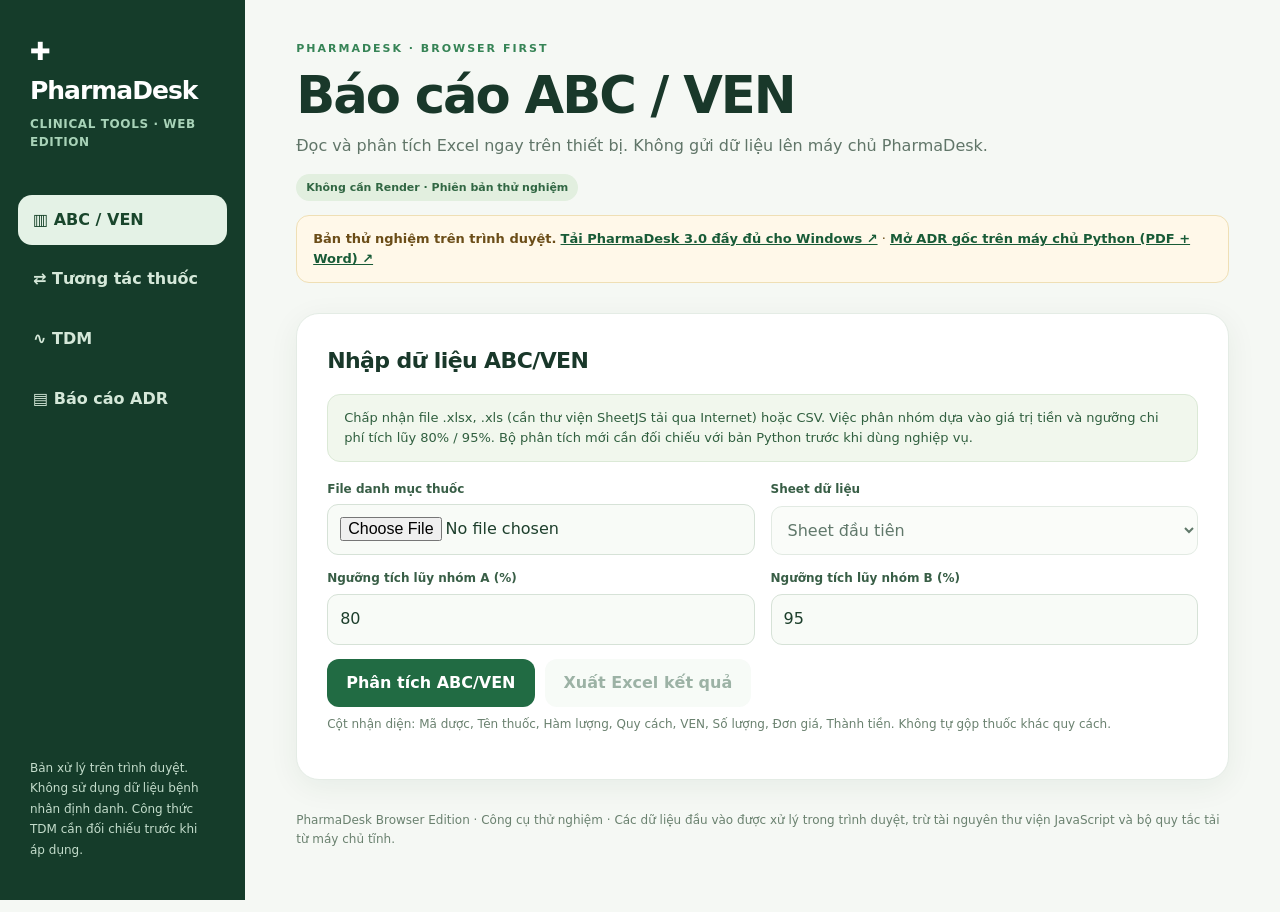
==== commit 3b3c617f: "Restore the complete PharmaDesk Windows app and publishable build" ====
--- a/docs/index.html
+++ b/docs/index.html
@@ -12,7 +12,7 @@
 <nav class="nav" aria-label="Công cụ"><button data-tab="abc" class="active">▥ ABC / VEN</button><button data-tab="ttt">⇄ Tương tác thuốc</button><button data-tab="tdm">∿ TDM</button><button data-tab="adr">▤ Báo cáo ADR</button></nav>
 <div class="asidefoot">Bản xử lý trên trình duyệt. Không sử dụng dữ liệu bệnh nhân định danh. Công thức TDM cần đối chiếu trước khi áp dụng.</div></aside>
 <div class="main"><header class="noprint"><div class="eyebrow">PHARMADESK · BROWSER FIRST</div><h1 id="pageTitle">Báo cáo ABC / VEN</h1><p class="headsub" id="pageSub">Đọc và phân tích Excel ngay trên thiết bị. Không gửi dữ liệu lên máy chủ PharmaDesk.</p><span class="badge">Không cần Render · Phiên bản thử nghiệm</span>
-<div class="notice warning noprint" style="margin-top:14px"><b>Muốn dùng đúng PharmaDesk 3.0 trong ZIP gốc?</b> Bản này là công cụ JavaScript thử nghiệm và chưa chạy nguyên mã Python; đặc biệt báo cáo ADR chưa xuất PDF/Word đúng mẫu chính thức. <a href="https://long-pharmadesk.onrender.com/tools?module=adr" target="_blank" rel="noopener noreferrer" style="font-weight:800;color:#185b37;text-decoration:underline">Mở ADR gốc trên máy chủ Python (PDF + Word) ↗</a></div></header>
+<div class="notice warning noprint" style="margin-top:14px"><b>Bản thử nghiệm trên trình duyệt.</b> <a href="https://github.com/nhatlong12311/long-pharmadesk/releases/latest" target="_blank" rel="noopener noreferrer" style="font-weight:800;color:#185b37;text-decoration:underline">Tải PharmaDesk 3.0 đầy đủ cho Windows ↗</a> · <a href="https://long-pharmadesk.onrender.com/tools?module=adr" target="_blank" rel="noopener noreferrer" style="font-weight:800;color:#185b37;text-decoration:underline">Mở ADR gốc trên máy chủ Python (PDF + Word) ↗</a></div></header>
 <section id="abc" class="section active">
 <div class="panel"><h2>Nhập dữ liệu ABC/VEN</h2><div class="notice">Chấp nhận file .xlsx, .xls (cần thư viện SheetJS tải qua Internet) hoặc CSV. Việc phân nhóm dựa vào giá trị tiền và ngưỡng chi phí tích lũy 80% / 95%. Bộ phân tích mới cần đối chiếu với bản Python trước khi dùng nghiệp vụ.</div>
 <div class="grid" style="margin-top:18px"><div class="field"><label for="abcFile">File danh mục thuốc</label><input id="abcFile" type="file" accept=".xlsx,.xls,.csv"></div><div class="field"><label for="abcSheet">Sheet dữ liệu</label><select id="abcSheet" disabled><option>Sheet đầu tiên</option></select></div></div>
@@ -135,4 +135,4 @@
 $('adrExport').addEventListener('click',()=>{const draft={format:'PharmaDesk-ADR-browser-draft',version:2,savedAt:new Date().toISOString(),data:adrValues()};downloadBlob('PharmaDesk_ADR_ban_nhap.json','application/json;charset=utf-8',JSON.stringify(draft,null,2));notify('adrStatus','Đã tải bản nháp JSON về thiết bị.');});
 $('adrImport').addEventListener('change',async event=>{const f=event.target.files[0];if(!f)return;try{if(f.size>100000)throw new Error('File bản nháp vượt 100 KB.');const d=JSON.parse(await f.text());if(d.format!=='PharmaDesk-ADR-browser-draft'||!d.data||typeof d.data!=='object'||Array.isArray(d.data))throw new Error('Không nhận diện được bản nháp ADR của PharmaDesk Browser Edition.');for(const [key,id] of Object.entries(adrFields))$(id).value=typeof d.data[key]==='string'?d.data[key].slice(0,15000):'';$('adrPreview').hidden=true;$('adrPrint').disabled=true;notify('adrStatus','Đã tải bản nháp từ file. Kiểm tra lại nội dung trước khi in.');}catch(e){notify('adrStatus',e.message,true)}finally{event.target.value=''}});
 $('adrReset').addEventListener('click',()=>{if(!confirm('Xóa toàn bộ dữ liệu trong biểu mẫu hiện tại?'))return;Object.values(adrFields).forEach(id=>$(id).value='');$('aDate').value=new Date().toLocaleDateString('en-CA');$('adrPreview').hidden=true;$('adrPrint').disabled=true;notify('adrStatus','Đã làm mới biểu mẫu.');});
-</script></body></html>+</script></body></html>
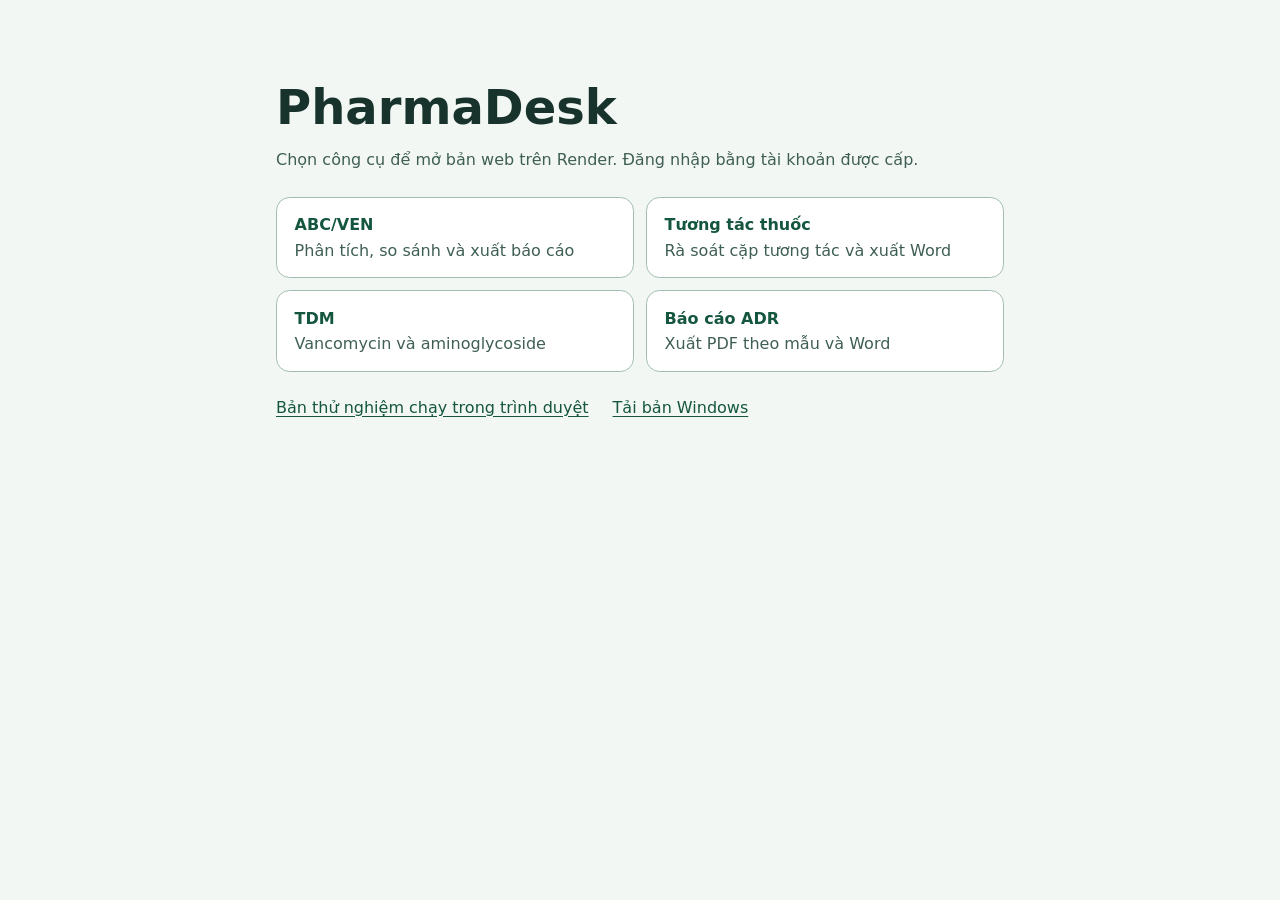
==== commit 01d3f098: "Open original PharmaDesk web tools from GitHub Pages" ====
--- a/docs/index.html
+++ b/docs/index.html
@@ -1,138 +1,53 @@
 <!doctype html>
-<html lang="vi"><head><meta charset="utf-8"><meta name="viewport" content="width=device-width,initial-scale=1"><meta name="referrer" content="no-referrer">
-<title>PharmaDesk Clinical Tools · Browser Edition</title>
+<html lang="vi">
+<head>
+<meta charset="utf-8">
+<meta name="viewport" content="width=device-width, initial-scale=1">
+<title>PharmaDesk · Công cụ dược lâm sàng</title>
 <style>
-:root{font-family:Inter,system-ui,"Segoe UI",Arial,sans-serif;color:#19382a;background:#f5f8f4;line-height:1.55}*{box-sizing:border-box}body{margin:0}button,input,select,textarea{font:inherit}button{cursor:pointer}button:focus-visible,input:focus-visible,textarea:focus-visible,a:focus-visible{outline:3px solid #84c697;outline-offset:3px}button:disabled{opacity:.45;cursor:wait}
-.shell{max-width:1450px;min-height:100vh;margin:auto;display:grid;grid-template-columns:245px minmax(0,1fr)}aside{background:#153c2a;color:#fff;padding:28px 18px;position:sticky;top:0;height:100vh;display:flex;flex-direction:column}.logo{font-size:25px;font-weight:850;letter-spacing:-1px;margin:5px 12px}.logo small{display:block;font-size:12px;font-weight:600;letter-spacing:.6px;color:#a8d3b8;margin-top:4px}.nav{margin-top:38px;display:grid;gap:9px}.nav button{background:transparent;border:0;color:#d5e8d9;text-align:left;padding:13px 15px;border-radius:14px;font-weight:700}.nav button.active,.nav button:hover{background:#e4f2e6;color:#19462c}.asidefoot{margin-top:auto;font-size:12px;line-height:1.7;padding:12px;color:#c3dccb}.main{min-width:0;padding:40px clamp(18px,4vw,56px)}header{margin-bottom:30px}.eyebrow{text-transform:uppercase;font-size:11px;font-weight:800;letter-spacing:2px;color:#368456}h1{font-size:clamp(30px,4vw,54px);line-height:1.08;letter-spacing:-2px;margin:11px 0}h2{font-size:22px;letter-spacing:-.6px;margin:0 0 15px}h3{font-size:16px;margin:4px 0 8px}p{color:#607568;margin:8px 0 15px}.headsub{max-width:750px}.panel{background:#fff;border:1px solid #e4ece5;border-radius:23px;padding:clamp(18px,2.8vw,30px);box-shadow:0 7px 30px #123f2510;margin:0 0 19px}.grid{display:grid;grid-template-columns:repeat(2,minmax(0,1fr));gap:16px}.grid3{display:grid;grid-template-columns:repeat(3,minmax(0,1fr));gap:14px}.field{display:grid;gap:6px;margin:0 0 14px}.field label{font-size:12px;font-weight:800;color:#385e46}input,textarea,select{width:100%;min-width:0;background:#f8fbf7;border:1px solid #d6e2d7;border-radius:11px;padding:12px;color:#1d3f2c}textarea{min-height:105px;resize:vertical}.button{background:#216b43;color:white;border:0;padding:12px 19px;border-radius:12px;font-weight:750}.button.secondary{background:#edf5ee;color:#245538}.button.ghost{background:transparent;border:1px solid #d4e3d6;color:#28563a}.row{display:flex;align-items:center;gap:10px;flex-wrap:wrap}.notice{padding:13px 16px;background:#f1f7ed;color:#305f3f;border-radius:13px;font-size:13px;border:1px solid #dbe9d6}.warning{background:#fff8e9;border-color:#efdfb5;color:#6b4d18}.error{background:#fff0ed;border-color:#edcbc5;color:#9a352b}.metric{border-radius:16px;padding:16px;background:#f0f7ef}.metric b{font-size:26px;display:block;letter-spacing:-.5px}.metric small{color:#57715d}.tablewrap{overflow:auto;border:1px solid #e2eae2;border-radius:14px;margin-top:18px}table{border-collapse:collapse;width:100%;font-size:13px}th{background:#eef5ee;white-space:nowrap;text-align:left}th,td{padding:10px 12px;border-bottom:1px solid #e8eee7}tr:last-child td{border-bottom:0}td.n{text-align:right;font-variant-numeric:tabular-nums}.pill{font-size:12px;background:#e2f1e3;padding:4px 8px;border-radius:25px;font-weight:700}.pill.a{background:#fde9dc;color:#8a3e12}.pill.b{background:#fff1ca;color:#825c0b}.pill.c{background:#e1efe9;color:#285e44}[hidden]{display:none!important}.section{display:none}.section.active{display:block}.hint{font-size:12px;color:#6a816f}.report{background:#fff;border:1px solid #dee8df;border-radius:12px;padding:24px;margin-top:20px}.report h2{text-align:center}.report p{color:#273e2d}.searchlist{padding:10px;border-radius:12px;border:1px solid #d8e6d9;max-height:240px;overflow:auto}.searchlist button{display:block;width:100%;text-align:left;border:0;background:transparent;padding:9px;border-radius:9px;color:#244832}.searchlist button:hover{background:#e9f3e8}.pair{padding:13px;border:1px solid #e3e9e1;border-radius:12px;margin:8px 0;background:#f8faf7}.badge{display:inline-flex;padding:5px 10px;font-size:11px;background:#e2efdf;color:#316743;border-radius:20px;font-weight:800}@media(max-width:860px){.shell{display:block}aside{position:static;height:auto;padding:18px}.logo{font-size:21px}.nav{margin:15px 0 0;display:flex;gap:5px;overflow:auto}.nav button{white-space:nowrap;padding:10px 12px}.asidefoot{display:none}.main{padding:24px 15px}.grid,.grid3{grid-template-columns:1fr}.panel{padding:18px}h1{letter-spacing:-1px}}
-@media print{aside,header,.noprint,.panel:not(.printpanel){display:none!important}.shell{display:block}.main{padding:0}.printpanel{border:0;box-shadow:none;padding:0}.report{border:0;padding:0}}
+  :root { color-scheme: light; font-family: system-ui, sans-serif; color: #17332b; background: #f2f7f4; }
+  * { box-sizing: border-box; }
+  body { margin: 0; min-height: 100vh; }
+  main { max-width: 48rem; margin: 0 auto; padding: clamp(2rem, 9vw, 5rem) 1.25rem; }
+  h1 { margin: 0; font-size: clamp(2rem, 6vw, 3rem); line-height: 1.15; }
+  p { color: #3f5f54; line-height: 1.6; margin: 0.75rem 0 1.5rem; }
+  .tools { display: grid; grid-template-columns: repeat(2, minmax(0, 1fr)); gap: 0.75rem; }
+  .tools a { display: grid; gap: 0.4rem; padding: 1.1rem; border: 1px solid #a2bdb0; border-radius: 0.85rem; background: #fff; color: #15573e; font-weight: 700; text-decoration: none; }
+  .tools a:hover { background: #e8f4eb; border-color: #39755c; }
+  .tools span { color: #3f5f54; font-weight: 400; }
+  footer { display: flex; flex-wrap: wrap; gap: 0.8rem 1.5rem; margin-top: 1.6rem; }
+  footer a { color: #15573e; text-underline-offset: 0.2em; }
+  a:focus-visible { outline: 3px solid #24704f; outline-offset: 3px; }
+  @media (max-width: 34rem) { .tools { grid-template-columns: 1fr; } }
 </style>
-<script src="https://cdn.sheetjs.com/xlsx-0.20.3/package/dist/xlsx.full.min.js" defer></script>
-</head><body><div class="shell">
-<aside><div class="logo">✚ PharmaDesk<small>CLINICAL TOOLS · WEB EDITION</small></div>
-<nav class="nav" aria-label="Công cụ"><button data-tab="abc" class="active">▥ ABC / VEN</button><button data-tab="ttt">⇄ Tương tác thuốc</button><button data-tab="tdm">∿ TDM</button><button data-tab="adr">▤ Báo cáo ADR</button></nav>
-<div class="asidefoot">Bản xử lý trên trình duyệt. Không sử dụng dữ liệu bệnh nhân định danh. Công thức TDM cần đối chiếu trước khi áp dụng.</div></aside>
-<div class="main"><header class="noprint"><div class="eyebrow">PHARMADESK · BROWSER FIRST</div><h1 id="pageTitle">Báo cáo ABC / VEN</h1><p class="headsub" id="pageSub">Đọc và phân tích Excel ngay trên thiết bị. Không gửi dữ liệu lên máy chủ PharmaDesk.</p><span class="badge">Không cần Render · Phiên bản thử nghiệm</span>
-<div class="notice warning noprint" style="margin-top:14px"><b>Bản thử nghiệm trên trình duyệt.</b> <a href="https://github.com/nhatlong12311/long-pharmadesk/releases/latest" target="_blank" rel="noopener noreferrer" style="font-weight:800;color:#185b37;text-decoration:underline">Tải PharmaDesk 3.0 đầy đủ cho Windows ↗</a> · <a href="https://long-pharmadesk.onrender.com/tools?module=adr" target="_blank" rel="noopener noreferrer" style="font-weight:800;color:#185b37;text-decoration:underline">Mở ADR gốc trên máy chủ Python (PDF + Word) ↗</a></div></header>
-<section id="abc" class="section active">
-<div class="panel"><h2>Nhập dữ liệu ABC/VEN</h2><div class="notice">Chấp nhận file .xlsx, .xls (cần thư viện SheetJS tải qua Internet) hoặc CSV. Việc phân nhóm dựa vào giá trị tiền và ngưỡng chi phí tích lũy 80% / 95%. Bộ phân tích mới cần đối chiếu với bản Python trước khi dùng nghiệp vụ.</div>
-<div class="grid" style="margin-top:18px"><div class="field"><label for="abcFile">File danh mục thuốc</label><input id="abcFile" type="file" accept=".xlsx,.xls,.csv"></div><div class="field"><label for="abcSheet">Sheet dữ liệu</label><select id="abcSheet" disabled><option>Sheet đầu tiên</option></select></div></div>
-<div class="grid"><div class="field"><label>Ngưỡng tích lũy nhóm A (%)</label><input id="abcA" type="number" value="80" min="1" max="99" step=".5"></div><div class="field"><label>Ngưỡng tích lũy nhóm B (%)</label><input id="abcB" type="number" value="95" min="1" max="99" step=".5"></div></div>
-<div class="row"><button class="button" id="abcRun">Phân tích ABC/VEN</button><button class="button secondary" id="abcExport" disabled>Xuất Excel kết quả</button></div><p class="hint">Cột nhận diện: Mã dược, Tên thuốc, Hàm lượng, Quy cách, VEN, Số lượng, Đơn giá, Thành tiền. Không tự gộp thuốc khác quy cách.</p><div id="abcError" role="status"></div></div>
-<div class="panel" id="abcResult" hidden><div class="grid3" id="abcMetrics"></div><div class="tablewrap"><table><thead><tr><th>ABC</th><th>VEN</th><th>Mã dược</th><th>Tên thuốc</th><th>Hàm lượng</th><th>Quy cách</th><th>Số lượng</th><th>Thành tiền</th><th>% tích lũy</th></tr></thead><tbody id="abcBody"></tbody></table></div></div>
-</section>
-<section id="ttt" class="section">
-<div class="panel"><h2>Kiểm tra cặp tương tác</h2><div class="notice warning">Bộ dữ liệu này chỉ cho biết một cặp có nằm trong quy tắc PharmaDesk hiện có hay không. Không phát hiện được tương tác <b>không đồng nghĩa an toàn</b>; không tự động đánh giá mức độ nghiêm trọng hoặc khuyến cáo xử trí.</div>
-<div class="grid" style="margin-top:18px"><div class="field"><label>Chọn thuốc từ bộ quy tắc</label><input id="drugSearch" placeholder="Gõ tên hoạt chất, ví dụ amiodaron" autocomplete="off"><div id="drugMatches" class="searchlist" hidden></div></div><div class="field"><label>Các thuốc đã chọn (bấm × để bỏ)</label><div id="drugSelected" class="notice">Chưa chọn thuốc nào.</div></div></div><button class="button" id="checkPairs">Kiểm tra tương tác</button><div id="pairResult" style="margin-top:15px"></div><p class="hint" id="ruleInfo">Đang tải bộ quy tắc...</p></div>
-</section>
-<section id="tdm" class="section">
-<div class="panel"><h2>Vancomycin · Ước tính dược động học</h2><div class="notice warning"><b>Chỉ dùng để đối chiếu mô hình.</b> Công thức phỏng theo mô hình một ngăn trong mã PharmaDesk gốc; chưa chuyển đầy đủ phần hiệu chỉnh theo hai nồng độ, chưa xác thực tương đương lâm sàng. Không dùng các con số này để chọn hoặc thay đổi liều điều trị.</div>
-<div class="grid3" style="margin-top:18px">
-<div class="field"><label>Tuổi (năm)</label><input id="tAge" type="number" value="60" min="1" max="120"></div>
-<div class="field"><label>Giới tính dùng cho Cockcroft–Gault</label><select id="tSex"><option value="M">Nam</option><option value="F">Nữ</option></select></div>
-<div class="field"><label>Cân nặng (kg)</label><input id="tWeight" type="number" value="70" min="10" max="300"></div>
-<div class="field"><label>Chiều cao (cm)</label><input id="tHeight" type="number" value="170" min="100" max="230"></div>
-<div class="field"><label>Creatinin máu (mg/dL)</label><input id="tScr" type="number" value="1" min=".1" max="20" step=".1"></div>
-<div class="field"><label>Vd dự kiến (L/kg)</label><input id="tVd" type="number" value=".7" min=".2" max="2" step=".05"></div>
-<div class="field"><label>Liều giả lập (mg)</label><input id="tDose" type="number" value="1000" min="1"></div>
-<div class="field"><label>Khoảng cách liều (giờ)</label><input id="tTau" type="number" value="12" min="1"></div>
-<div class="field"><label>Thời gian truyền (giờ)</label><input id="tInf" type="number" value="1" min=".1" step=".1"></div>
-</div><button class="button" id="tdmCalc">Tính giá trị tham khảo</button><div id="tdmMessage"></div><div id="tdmResults" class="grid3" style="margin-top:17px"></div></div>
-</section>
-<section id="adr" class="section">
-<div class="panel">
-<h2>Báo cáo ADR · Biểu mẫu hỗ trợ</h2><div class="row noprint" style="margin-bottom:15px"><a class="button" style="text-decoration:none;display:inline-block" href="https://long-pharmadesk.onrender.com/tools?module=adr" target="_blank" rel="noopener noreferrer">Mở đúng báo cáo ADR gốc (PDF + Word) ↗</a></div>
-<div class="notice warning"><b>Bản thử nghiệm, không phải mẫu ADR chính thức.</b> Thông tin được nhập và xử lý trong trình duyệt, không gửi lên máy chủ PharmaDesk. Chỉ sử dụng dữ liệu giả/đã khử định danh trong giai đoạn thử nghiệm. Bản in cần được đối chiếu với mẫu báo cáo chính thức trước khi sử dụng.</div>
-<div class="grid" style="margin-top:18px">
-  <div class="field"><label for="aUnit">Đơn vị báo cáo</label><input id="aUnit" autocomplete="off" placeholder="Tên đơn vị"></div>
-  <div class="field"><label for="aReporter">Người báo cáo</label><input id="aReporter" autocomplete="off" placeholder="Tên người báo cáo"></div>
-  <div class="field"><label for="aDate">Ngày báo cáo</label><input id="aDate" type="date"></div>
-  <div class="field"><label for="aCode">Mã hồ sơ giả lập</label><input id="aCode" placeholder="TEST-001" autocomplete="off"></div>
-  <div class="field"><label for="aAge">Tuổi giả lập</label><input id="aAge" type="number" min="0" max="120"></div>
-  <div class="field"><label for="aSex">Giới tính</label><select id="aSex"><option value="">Chọn</option><option>Nam</option><option>Nữ</option><option>Không rõ</option></select></div>
-  <div class="field"><label for="aWeight">Cân nặng (kg)</label><input id="aWeight" type="number" min="0" max="400" step=".1"></div>
-  <div class="field"><label for="aEventDate">Ngày xuất hiện phản ứng</label><input id="aEventDate" type="date"></div>
-</div>
-<h3>Phản ứng có hại nghi ngờ</h3>
-<div class="field"><label for="aDesc">Mô tả diễn biến và thời gian phản ứng</label><textarea id="aDesc" placeholder="Triệu chứng, thời điểm xuất hiện, diễn biến..."></textarea></div>
-<div class="grid">
-  <div class="field"><label for="aSerious">Mức độ nghiêm trọng / hậu quả</label><select id="aSerious"><option value="">Chưa đánh giá</option><option>Tử vong</option><option>Đe dọa tính mạng</option><option>Nhập viện / kéo dài thời gian nằm viện</option><option>Tàn tật vĩnh viễn hoặc nặng nề</option><option>Dị tật thai nhi</option><option>Không nghiêm trọng</option></select></div>
-  <div class="field"><label for="aOutcome">Kết quả sau phản ứng</label><select id="aOutcome"><option value="">Chưa xác định</option><option>Đang hồi phục</option><option>Hồi phục không có di chứng</option><option>Hồi phục có di chứng</option><option>Chưa hồi phục</option><option>Tử vong do ADR</option><option>Tử vong không liên quan thuốc</option><option>Không rõ</option></select></div>
-</div>
-<div class="field"><label for="aLabs">Xét nghiệm / thăm khám liên quan</label><textarea id="aLabs" placeholder="Kết quả liên quan, đơn vị và thời điểm nếu có..."></textarea></div>
-<div class="field"><label for="aHistory">Tiền sử liên quan / dị ứng</label><textarea id="aHistory" placeholder="Tiền sử dùng thuốc, dị ứng, bệnh lý liên quan..."></textarea></div>
-<div class="field"><label for="aAction">Biện pháp xử trí và diễn biến sau xử trí</label><textarea id="aAction" placeholder="Ngừng thuốc, điều trị hỗ trợ, diễn biến..."></textarea></div>
-<h3>Thuốc nghi ngờ</h3>
-<div class="grid">
-  <div class="field"><label for="aDrug">Tên thuốc nghi ngờ</label><input id="aDrug" placeholder="Tên hoạt chất / biệt dược" autocomplete="off"></div>
-  <div class="field"><label for="aStrength">Hàm lượng, dạng bào chế</label><input id="aStrength" placeholder="500 mg, viên nén..."></div>
-  <div class="field"><label for="aDose">Liều dùng và số lần dùng</label><input id="aDose" placeholder="Ví dụ 500 mg mỗi 8 giờ"></div>
-  <div class="field"><label for="aRoute">Đường dùng</label><input id="aRoute" placeholder="Uống, tĩnh mạch..."></div>
-  <div class="field"><label for="aStart">Ngày bắt đầu dùng</label><input id="aStart" type="date"></div>
-  <div class="field"><label for="aStop">Ngày kết thúc / ngừng thuốc</label><input id="aStop" type="date"></div>
-  <div class="field"><label for="aDechallenge">Phản ứng khi ngừng/giảm thuốc</label><select id="aDechallenge"><option value="">Chưa có thông tin</option><option>Cải thiện</option><option>Không cải thiện</option><option>Không ngừng thuốc</option><option>Không rõ</option></select></div>
-  <div class="field"><label for="aRechallenge">Phản ứng khi dùng lại thuốc</label><select id="aRechallenge"><option value="">Chưa có thông tin</option><option>Tái xuất hiện</option><option>Không tái xuất hiện</option><option>Không dùng lại</option><option>Không rõ</option></select></div>
-</div>
-<div class="field"><label for="aConcomitant">Thuốc dùng đồng thời / thông tin khác</label><textarea id="aConcomitant" placeholder="Tên thuốc, liều, thời gian sử dụng..."></textarea></div>
-<div class="field"><label for="aNotes">Bình luận của người báo cáo</label><textarea id="aNotes" placeholder="Nhận định chuyên môn, mức độ liên quan..."></textarea></div>
-<div class="row noprint">
-<button class="button" id="adrMake">Tạo bản tóm tắt</button>
-<button class="button secondary" id="adrPrint" disabled>In / Lưu PDF</button>
-<button class="button secondary" id="adrExport">Lưu bản nháp .json</button>
-<label class="button ghost" style="cursor:pointer">Mở bản nháp .json<input id="adrImport" type="file" accept=".json,application/json" hidden></label>
-<button class="button ghost" id="adrReset">Làm mới</button>
-</div>
-<div id="adrStatus" role="status"></div>
-<p class="hint">Bản nháp JSON lưu trên máy của bạn, không lưu lên GitHub hoặc máy chủ. Nếu mở trên máy dùng chung, hãy xóa các file nháp khỏi thư mục tải xuống sau khi dùng. Không nhập dữ liệu định danh bệnh nhân vào bản thử nghiệm này.</p>
-</div>
-<div class="panel printpanel" id="adrPreview" hidden><div class="report" id="adrReport"></div></div>
-</section>
-<footer class="hint noprint" style="padding:12px 0 24px">PharmaDesk Browser Edition · Công cụ thử nghiệm · Các dữ liệu đầu vào được xử lý trong trình duyệt, trừ tài nguyên thư viện JavaScript và bộ quy tắc tải từ máy chủ tĩnh.</footer>
-</div></div>
+</head>
+<body>
+<main>
+  <h1>PharmaDesk</h1>
+  <p>Chọn công cụ để mở bản web trên Render. Đăng nhập bằng tài khoản được cấp.</p>
+  <nav class="tools" aria-label="Công cụ dược lâm sàng">
+    <a id="tool-abc" href="https://long-pharmadesk.onrender.com/tools?module=abc&amp;view=clinical">
+      ABC/VEN <span>Phân tích, so sánh và xuất báo cáo</span>
+    </a>
+    <a id="tool-ttt" href="https://long-pharmadesk.onrender.com/tools?module=ttt&amp;view=clinical">
+      Tương tác thuốc <span>Rà soát cặp tương tác và xuất Word</span>
+    </a>
+    <a id="tool-tdm" href="https://long-pharmadesk.onrender.com/tools?module=tdm&amp;view=clinical">
+      TDM <span>Vancomycin và aminoglycoside</span>
+    </a>
+    <a id="tool-adr" href="https://long-pharmadesk.onrender.com/tools?module=adr&amp;view=clinical">
+      Báo cáo ADR <span>Xuất PDF theo mẫu và Word</span>
+    </a>
+  </nav>
+  <footer>
+    <a href="./browser.html">Bản thử nghiệm chạy trong trình duyệt</a>
+    <a href="https://github.com/nhatlong12311/long-pharmadesk/releases/latest">Tải bản Windows</a>
+  </footer>
+</main>
 <script>
-"use strict";
-const $=id=>document.getElementById(id), fmt=n=>Number(n).toLocaleString('vi-VN',{maximumFractionDigits:2});
-const esc=v=>String(v??'').replace(/[&<>"']/g,c=>({'&':'&amp;','<':'&lt;','>':'&gt;','"':'&quot;',"'":'&#39;'}[c]));
-const headings={abc:['Báo cáo ABC / VEN','Phân tích chi phí thuốc ngay trên trình duyệt.'],ttt:['Tương tác thuốc','Tra cứu cặp thuốc từ quy tắc đang có trong PharmaDesk.'],tdm:['TDM · Vancomycin','Ước tính thông số dược động học để đối chiếu, không dùng quyết định liều.'],adr:['Báo cáo ADR','Nhập thông tin giả lập và tạo bản tóm tắt để in / lưu PDF.']};
-function showTab(id){if(!headings[id])return;document.querySelectorAll('.section').forEach(n=>n.classList.toggle('active',n.id===id));document.querySelectorAll('[data-tab]').forEach(n=>n.classList.toggle('active',n.dataset.tab===id));$('pageTitle').textContent=headings[id][0];$('pageSub').textContent=headings[id][1];history.replaceState(null,'','#'+id);window.scrollTo({top:0,behavior:'instant'});}
-document.querySelectorAll('[data-tab]').forEach(b=>b.addEventListener('click',()=>showTab(b.dataset.tab)));
-if(headings[location.hash.slice(1)])showTab(location.hash.slice(1));
-function notify(id,msg,bad=false){$(id).innerHTML='<div class="notice '+(bad?'error':'')+'" style="margin-top:12px">'+esc(msg)+'</div>'}
-function norm(s){return String(s??'').normalize('NFD').replace(/[\u0300-\u036f]/g,'').replace(/đ/g,'d').toLowerCase().replace(/[^a-z0-9]+/g,' ').trim()}
-function number(v){if(typeof v==='number')return Number.isFinite(v)?v:0;let s=String(v??'').trim().replace(/\s/g,'');if(!s)return 0;if(/^\d{1,3}(\.\d{3})+(,\d+)?$/.test(s))s=s.replace(/\./g,'').replace(',','.');else if(/^\d{1,3}(,\d{3})+(\.\d+)?$/.test(s))s=s.replace(/,/g,'');else s=s.replace(',','.');const n=Number(s);return Number.isFinite(n)?n:0}
-function readCSV(text){const rows=[];let row=[],field='',quoted=false;for(let i=0;i<text.length;i++){const c=text[i];if(c==='"'){if(quoted&&text[i+1]==='"'){field+='"';i++;}else quoted=!quoted;}else if(c===','&&!quoted){row.push(field);field='';}else if((c==='\n'||c==='\r')&&!quoted){if(c==='\r'&&text[i+1]==='\n')i++;row.push(field);rows.push(row);row=[];field='';}else field+=c;}if(field||row.length){row.push(field);rows.push(row)}return rows;}
-const candidates={code:['ma duoc','ma thuoc','ma hang','ma','code'],name:['ten thuoc','ten hang','ten duoc','ten'],strength:['ham luong','nong do'],pack:['quy cach','quy cach dong goi','dong goi'],ven:['ven','phan loai ven','nhom ven'],qty:['so luong','sl','so luong su dung'],price:['don gia','gia'],total:['thanh tien','kinh phi','gia tri','tien']};
-let abcBook=null,abcData=[],abcOut=[];
-function getCol(headers,alts){for(const a of alts){let i=headers.indexOf(a);if(i>=0)return i;}for(const a of alts){let i=headers.findIndex(x=>x.includes(a));if(i>=0)return i;}return -1;}
-function prepABC(rows){let idx=-1,cs;for(let i=0;i<Math.min(rows.length,30);i++){let h=(rows[i]||[]).map(norm);let name=getCol(h,candidates.name),total=getCol(h,candidates.total),qty=getCol(h,candidates.qty),price=getCol(h,candidates.price);if(name>=0&&(total>=0||(qty>=0&&price>=0))){idx=i;cs=Object.fromEntries(Object.entries(candidates).map(([k,v])=>[k,getCol(h,v)]));break;}}if(idx<0)throw Error('Không nhận diện được dòng tiêu đề. Cần Tên thuốc và Thành tiền hoặc Số lượng + Đơn giá.');const map=new Map();for(const line of rows.slice(idx+1)){const get=k=>cs[k]>=0?line[cs[k]]:'';let name=String(get('name')??'').trim();if(!name)continue;const qty=number(get('qty')),total=cs.total>=0?number(get('total')):qty*number(get('price'));if(total<0)continue;const item={code:String(get('code')??'').trim(),name,strength:String(get('strength')??'').trim(),pack:String(get('pack')??'').trim(),ven:String(get('ven')??'').toUpperCase().trim().slice(0,1),qty,total};const key=[item.code,item.name,item.strength,item.pack,item.ven].join('\u0001').toLowerCase();if(map.has(key)){const x=map.get(key);x.qty+=qty;x.total+=total;}else map.set(key,item);}return [...map.values()].filter(r=>r.total>=0)}
-$('abcFile').addEventListener('change',async e=>{abcBook=null;abcData=[];$('abcResult').hidden=true;$('abcExport').disabled=true;const f=e.target.files[0];if(!f)return;try{if(f.name.toLowerCase().endsWith('.csv')){abcData=readCSV(await f.text());$('abcSheet').innerHTML='<option>CSV</option>';$('abcSheet').disabled=true;}else{if(!window.XLSX)throw Error('Chưa tải được thư viện xử lý Excel. Kiểm tra kết nối Internet hoặc chuyển file sang CSV.');abcBook=XLSX.read(await f.arrayBuffer(),{type:'array',cellDates:false});$('abcSheet').innerHTML=abcBook.SheetNames.map(n=>'<option>'+esc(n)+'</option>').join('');$('abcSheet').disabled=false;abcData=XLSX.utils.sheet_to_json(abcBook.Sheets[abcBook.SheetNames[0]],{header:1,raw:true,defval:''});}notify('abcError','Đã đọc '+fmt(abcData.length)+' dòng. Chọn Phân tích ABC/VEN.');}catch(err){notify('abcError',err.message,true);}});
-$('abcSheet').addEventListener('change',()=>{abcData=XLSX.utils.sheet_to_json(abcBook.Sheets[$('abcSheet').value],{header:1,raw:true,defval:''});});
-$('abcRun').addEventListener('click',()=>{try{if(!abcData.length)throw Error('Hãy tải file Excel/CSV trước.');const a=number($('abcA').value),b=number($('abcB').value);if(!(a>0&&a<b&&b<100))throw Error('Ngưỡng cần 0 < A < B < 100.');const list=prepABC(abcData).sort((x,y)=>y.total-x.total),sum=list.reduce((v,x)=>v+x.total,0);if(!sum)throw Error('Không có giá trị kinh phí dương để phân tích.');let accum=0;abcOut=list.map(x=>{const previous=accum/sum*100;accum+=x.total;return {...x,abc:previous<a?'A':previous<b?'B':'C',accum:accum/sum*100};});$('abcMetrics').innerHTML=['A','B','C'].map(g=>{let r=abcOut.filter(x=>x.abc===g);return '<div class="metric"><small>Nhóm '+g+' · '+r.length+' mặt hàng</small><b>'+fmt(r.reduce((v,x)=>v+x.total,0))+' ₫</b></div>'}).join('');$('abcBody').innerHTML=abcOut.slice(0,1000).map(x=>'<tr><td><span class="pill '+x.abc.toLowerCase()+'">'+x.abc+'</span></td><td>'+esc(x.ven||'—')+'</td><td>'+esc(x.code)+'</td><td>'+esc(x.name)+'</td><td>'+esc(x.strength)+'</td><td>'+esc(x.pack)+'</td><td class="n">'+fmt(x.qty)+'</td><td class="n">'+fmt(x.total)+'</td><td class="n">'+fmt(x.accum)+'%</td></tr>').join('');$('abcResult').hidden=false;$('abcExport').disabled=false;notify('abcError','Đã phân tích '+fmt(abcOut.length)+' mặt hàng, tổng kinh phí '+fmt(sum)+' ₫. Phân loại tạm tính; cần đối chiếu Python gốc.');}catch(err){notify('abcError',err.message,true)}});
-function downloadBlob(name,type,txt){const u=URL.createObjectURL(new Blob([txt],{type})),a=document.createElement('a');a.href=u;a.download=name;document.body.append(a);a.click();a.remove();setTimeout(()=>URL.revokeObjectURL(u),1000)}
-$('abcExport').addEventListener('click',()=>{if(!abcOut.length)return;const rows=[['ABC','VEN','Mã dược','Tên thuốc','Hàm lượng','Quy cách','Số lượng','Thành tiền','% tích lũy'],...abcOut.map(x=>[x.abc,x.ven,x.code,x.name,x.strength,x.pack,x.qty,x.total,Number(x.accum.toFixed(2))])];if(window.XLSX){let ws=XLSX.utils.aoa_to_sheet(rows);for(const key in ws){if(key[0]==='!')continue;if(ws[key].t==='s')ws[key].t='s';}let wb=XLSX.utils.book_new();XLSX.utils.book_append_sheet(wb,ws,'ABC_VEN');XLSX.writeFile(wb,'PharmaDesk_ABC_VEN_Browser.xlsx');}else{const csv=rows.map(r=>r.map(v=>{let t=String(v??'');if(/^[=+\-@\t\r]/.test(t))t="'"+t;return '"'+t.replace(/"/g,'""')+'"';}).join(',')).join('\r\n');downloadBlob('PharmaDesk_ABC_VEN_Browser.csv','text/csv;charset=utf-8','\ufeff'+csv);}});
-let rules=null,selected=[];
-fetch('./rules.json',{cache:'force-cache'}).then(r=>{if(!r.ok)throw Error('HTTP '+r.status);return r.json()}).then(data=>{rules=data;$('ruleInfo').textContent='Bộ dữ liệu: '+Object.keys(rules.drugs).length+' hoạt chất, '+rules.pairs.length+' cặp từ PharmaDesk. Chỉ mang tính hỗ trợ rà soát.';}).catch(e=>{$('ruleInfo').textContent='Không tải được rules.json: '+e.message});
-$('drugSearch').addEventListener('input',()=>{if(!rules)return;const q=norm($('drugSearch').value);const box=$('drugMatches');if(q.length<2){box.hidden=true;return;}const found=Object.entries(rules.drugs).filter(([id,d])=>norm(d.ten).includes(q)||norm(id).includes(q)).slice(0,20);box.innerHTML='';found.forEach(([id,d])=>{const b=document.createElement('button');b.textContent=d.ten;b.addEventListener('click',()=>{if(!selected.includes(id))selected.push(id);$('drugSearch').value='';box.hidden=true;renderSelected()});box.append(b)});box.hidden=!found.length;});
-function renderSelected(){const d=$('drugSelected');d.innerHTML='';if(!selected.length){d.textContent='Chưa chọn thuốc nào.';return}selected.forEach(id=>{const b=document.createElement('button');b.className='button secondary';b.style.cssText='margin:3px;padding:7px';b.textContent=rules.drugs[id].ten+' ×';b.onclick=()=>{selected=selected.filter(x=>x!==id);renderSelected()};d.append(b)})}
-$('checkPairs').addEventListener('click',()=>{const el=$('pairResult');if(!rules){el.textContent='Chưa tải được bộ quy tắc.';return}if(selected.length<2){el.textContent='Chọn ít nhất hai thuốc.';return}const found=rules.pairs.filter(([a,b])=>selected.includes(a)&&selected.includes(b));el.innerHTML='<div class="notice '+(found.length?'warning':'')+'">'+(found.length?'Có '+found.length+' cặp trong bộ quy tắc — cần thẩm định trên nguồn chuyên môn.':'Không thấy cặp nào trong bộ quy tắc đã nạp. Điều này KHÔNG xác nhận không có tương tác.')+'</div>'+found.map(([a,b])=>'<div class="pair">'+esc(rules.drugs[a]?.ten||a)+' + '+esc(rules.drugs[b]?.ten||b)+'</div>').join('')});
-function tnum(id,lo,hi){const n=Number($(id).value);if(!Number.isFinite(n)||n<lo||n>hi)throw Error('Kiểm tra trường '+id+' (giới hạn '+lo+'–'+hi+').');return n}
-$('tdmCalc').addEventListener('click',()=>{try{const age=tnum('tAge',1,120),w=tnum('tWeight',10,300),h=tnum('tHeight',100,230),scr=tnum('tScr',.1,20),vdkg=tnum('tVd',.2,2),dose=tnum('tDose',1,10000),tau=tnum('tTau',1,168),tinf=tnum('tInf',.1,12);if(tinf>tau)throw Error('Thời gian truyền không được vượt khoảng cách liều.');const male=$('tSex').value==='M',ibw=(male?50:45.5)+2.3*(h-152.4)/2.54,pct=100*w/ibw,wt=pct<=75?1.13*w:pct<100?w:pct>120?ibw+.4*(w-ibw):ibw,crcl=(140-age)*wt/(72*scr)*(male?1:.85),V=vdkg*w,cl=(crcl*.689+3.66)*.06,k=cl/V,t12=Math.LN2/k,auc=dose*24/(tau*cl);const bolus=6*tinf<=t12;const peak=bolus?dose/(V*(1-Math.exp(-k*tau))):dose*(1-Math.exp(-k*tinf))/(cl*tinf*(1-Math.exp(-k*tau)));const trough=peak*Math.exp(-k*(bolus?tau:tau-tinf));if(![ibw,wt,crcl,V,cl,k,t12,auc,peak,trough].every(Number.isFinite))throw Error('Không thể tính với các thông số đã nhập.');const vals=[['CrCl (Cockcroft–Gault)',crcl,'mL/phút'],['CL mô hình',cl,'L/giờ'],['Vd mô hình',V,'L'],['Thời gian bán thải',t12,'giờ'],['AUC24 trạng thái ổn định',auc,'mg·h/L'],['Cmax mô hình',peak,'mg/L'],['Cmin mô hình',trough,'mg/L']];$('tdmResults').innerHTML=vals.map(([n,v,u])=>'<div class="metric"><small>'+esc(n)+'</small><b>'+fmt(v)+'</b><small>'+esc(u)+'</small></div>').join('');notify('tdmMessage','Đã tính theo công thức mô hình một ngăn trong PharmaDesk gốc. Không sử dụng kết quả để chỉ định liều.');}catch(e){$('tdmResults').innerHTML='';notify('tdmMessage',e.message,true)}});
-// The ADR draft is kept in memory until the user explicitly downloads a JSON file.
-const adrFields={unit:'aUnit',reporter:'aReporter',date:'aDate',code:'aCode',age:'aAge',sex:'aSex',weight:'aWeight',event:'aEventDate',desc:'aDesc',serious:'aSerious',outcome:'aOutcome',labs:'aLabs',history:'aHistory',action:'aAction',drug:'aDrug',strength:'aStrength',dose:'aDose',route:'aRoute',start:'aStart',stop:'aStop',dechallenge:'aDechallenge',rechallenge:'aRechallenge',concomitant:'aConcomitant',notes:'aNotes'};
-$('aDate').value=new Date().toLocaleDateString('en-CA');
-function adrValues(){return Object.fromEntries(Object.entries(adrFields).map(([k,id])=>[k,$(id).value.trim()]));}
-function adrValidate(obj){if(!obj.drug||!obj.desc)throw new Error('Cần nhập thuốc nghi ngờ và mô tả phản ứng (dữ liệu giả).');if(obj.age&&(Number(obj.age)<0||Number(obj.age)>120))throw new Error('Tuổi ngoài phạm vi 0–120.');if(obj.weight&&(Number(obj.weight)<0||Number(obj.weight)>400))throw new Error('Cân nặng ngoài phạm vi 0–400 kg.');}
-function adrShow(obj){
-  const row=(label,val)=>'<p><b>'+esc(label)+':</b> '+(val?esc(val).replace(/\n/g,'<br>'):'—')+'</p>';
-  $('adrReport').innerHTML='<h2>BẢN TÓM TẮT PHẢN ỨNG CÓ HẠI CỦA THUỐC</h2><p style="text-align:center;font-weight:700;color:#945321">BẢN THỬ — KHÔNG THAY THẾ MẪU ADR CHÍNH THỨC</p>'
-    +'<h3>I. THÔNG TIN CHUNG</h3>'+row('Đơn vị báo cáo',obj.unit)+row('Người báo cáo',obj.reporter)+row('Ngày báo cáo',obj.date)+row('Mã giả lập',obj.code)+row('Tuổi giả lập',obj.age)+row('Giới tính',obj.sex)+row('Cân nặng (kg)',obj.weight)
-    +'<h3>II. PHẢN ỨNG CÓ HẠI NGHI NGỜ</h3>'+row('Ngày xuất hiện',obj.event)+row('Diễn biến',obj.desc)+row('Mức độ nghiêm trọng',obj.serious)+row('Kết quả',obj.outcome)+row('Xét nghiệm / thăm khám',obj.labs)+row('Tiền sử liên quan',obj.history)+row('Xử trí',obj.action)
-    +'<h3>III. THUỐC NGHI NGỜ</h3>'+row('Tên thuốc',obj.drug)+row('Hàm lượng / dạng bào chế',obj.strength)+row('Liều dùng',obj.dose)+row('Đường dùng',obj.route)+row('Bắt đầu',obj.start)+row('Ngừng thuốc',obj.stop)+row('Sau ngừng / giảm thuốc',obj.dechallenge)+row('Sau dùng lại',obj.rechallenge)
-    +'<h3>IV. THÔNG TIN BỔ SUNG</h3>'+row('Thuốc dùng đồng thời',obj.concomitant)+row('Bình luận',obj.notes);
-  $('adrPreview').hidden=false;$('adrPrint').disabled=false;
-}
-$('adrMake').addEventListener('click',()=>{try{const obj=adrValues();adrValidate(obj);adrShow(obj);notify('adrStatus','Đã tạo bản tóm tắt. Chọn In / Lưu PDF để lưu bằng hộp thoại in của trình duyệt.');$('adrPreview').scrollIntoView({behavior:'smooth'});}catch(e){notify('adrStatus',e.message,true)}});
-$('adrPrint').addEventListener('click',()=>window.print());
-$('adrExport').addEventListener('click',()=>{const draft={format:'PharmaDesk-ADR-browser-draft',version:2,savedAt:new Date().toISOString(),data:adrValues()};downloadBlob('PharmaDesk_ADR_ban_nhap.json','application/json;charset=utf-8',JSON.stringify(draft,null,2));notify('adrStatus','Đã tải bản nháp JSON về thiết bị.');});
-$('adrImport').addEventListener('change',async event=>{const f=event.target.files[0];if(!f)return;try{if(f.size>100000)throw new Error('File bản nháp vượt 100 KB.');const d=JSON.parse(await f.text());if(d.format!=='PharmaDesk-ADR-browser-draft'||!d.data||typeof d.data!=='object'||Array.isArray(d.data))throw new Error('Không nhận diện được bản nháp ADR của PharmaDesk Browser Edition.');for(const [key,id] of Object.entries(adrFields))$(id).value=typeof d.data[key]==='string'?d.data[key].slice(0,15000):'';$('adrPreview').hidden=true;$('adrPrint').disabled=true;notify('adrStatus','Đã tải bản nháp từ file. Kiểm tra lại nội dung trước khi in.');}catch(e){notify('adrStatus',e.message,true)}finally{event.target.value=''}});
-$('adrReset').addEventListener('click',()=>{if(!confirm('Xóa toàn bộ dữ liệu trong biểu mẫu hiện tại?'))return;Object.values(adrFields).forEach(id=>$(id).value='');$('aDate').value=new Date().toLocaleDateString('en-CA');$('adrPreview').hidden=true;$('adrPrint').disabled=true;notify('adrStatus','Đã làm mới biểu mẫu.');});
-</script></body></html>
+  const moduleId = new URLSearchParams(location.search).get('module') || location.hash.slice(1);
+  const tool = document.getElementById('tool-' + moduleId);
+  if (tool instanceof HTMLAnchorElement) location.replace(tool.href);
+</script>
+</body>
+</html>
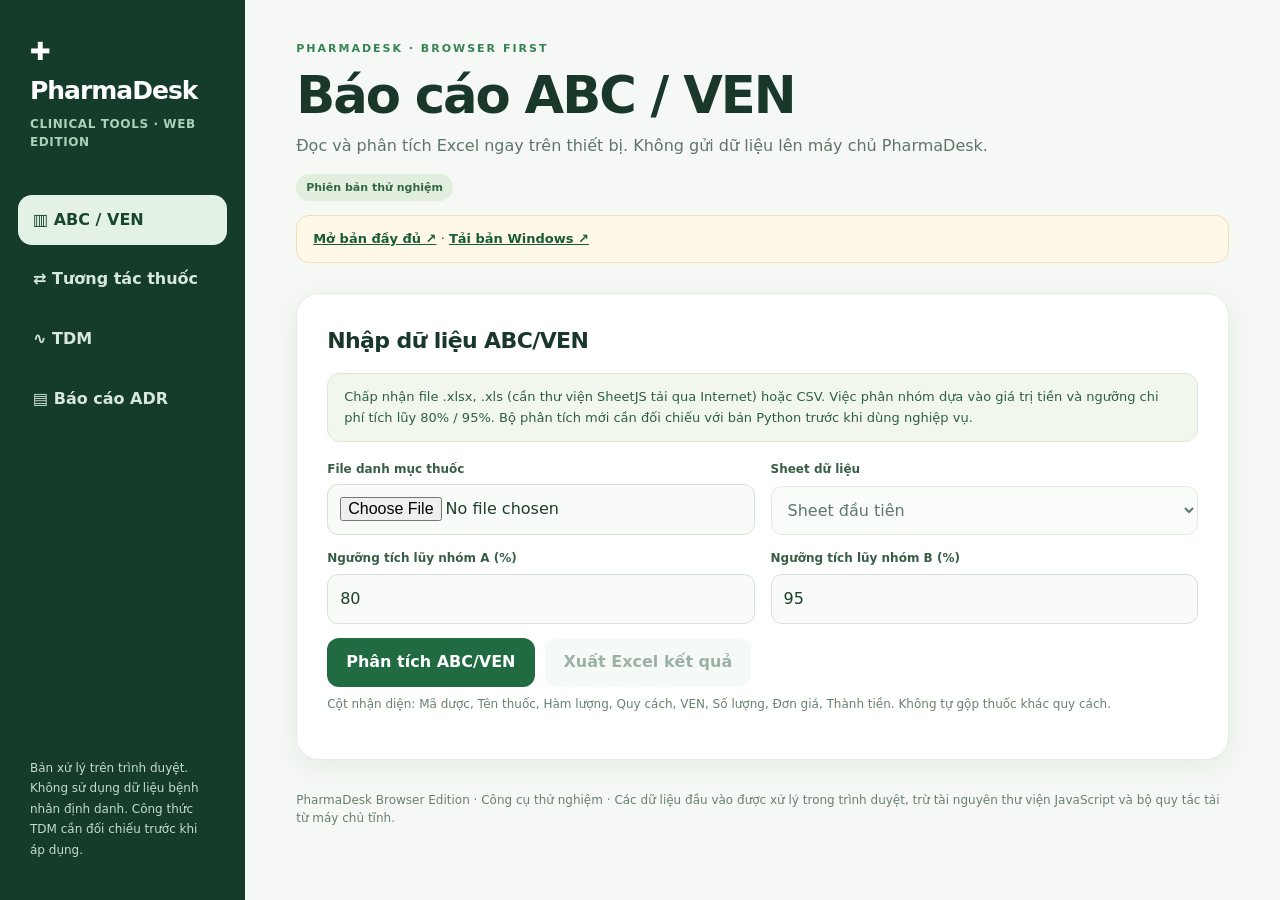
==== commit 64f643d7: "Run PharmaDesk Python clinical tools entirely on GitHub Pages" ====
--- a/docs/index.html
+++ b/docs/index.html
@@ -2,52 +2,15 @@
 <html lang="vi">
 <head>
 <meta charset="utf-8">
-<meta name="viewport" content="width=device-width, initial-scale=1">
-<title>PharmaDesk · Công cụ dược lâm sàng</title>
-<style>
-  :root { color-scheme: light; font-family: system-ui, sans-serif; color: #17332b; background: #f2f7f4; }
-  * { box-sizing: border-box; }
-  body { margin: 0; min-height: 100vh; }
-  main { max-width: 48rem; margin: 0 auto; padding: clamp(2rem, 9vw, 5rem) 1.25rem; }
-  h1 { margin: 0; font-size: clamp(2rem, 6vw, 3rem); line-height: 1.15; }
-  p { color: #3f5f54; line-height: 1.6; margin: 0.75rem 0 1.5rem; }
-  .tools { display: grid; grid-template-columns: repeat(2, minmax(0, 1fr)); gap: 0.75rem; }
-  .tools a { display: grid; gap: 0.4rem; padding: 1.1rem; border: 1px solid #a2bdb0; border-radius: 0.85rem; background: #fff; color: #15573e; font-weight: 700; text-decoration: none; }
-  .tools a:hover { background: #e8f4eb; border-color: #39755c; }
-  .tools span { color: #3f5f54; font-weight: 400; }
-  footer { display: flex; flex-wrap: wrap; gap: 0.8rem 1.5rem; margin-top: 1.6rem; }
-  footer a { color: #15573e; text-underline-offset: 0.2em; }
-  a:focus-visible { outline: 3px solid #24704f; outline-offset: 3px; }
-  @media (max-width: 34rem) { .tools { grid-template-columns: 1fr; } }
-</style>
+<meta name="viewport" content="width=device-width,initial-scale=1">
+<title>PharmaDesk</title>
 </head>
 <body>
-<main>
-  <h1>PharmaDesk</h1>
-  <p>Chọn công cụ để mở bản web trên Render. Đăng nhập bằng tài khoản được cấp.</p>
-  <nav class="tools" aria-label="Công cụ dược lâm sàng">
-    <a id="tool-abc" href="https://long-pharmadesk.onrender.com/tools?module=abc&amp;view=clinical">
-      ABC/VEN <span>Phân tích, so sánh và xuất báo cáo</span>
-    </a>
-    <a id="tool-ttt" href="https://long-pharmadesk.onrender.com/tools?module=ttt&amp;view=clinical">
-      Tương tác thuốc <span>Rà soát cặp tương tác và xuất Word</span>
-    </a>
-    <a id="tool-tdm" href="https://long-pharmadesk.onrender.com/tools?module=tdm&amp;view=clinical">
-      TDM <span>Vancomycin và aminoglycoside</span>
-    </a>
-    <a id="tool-adr" href="https://long-pharmadesk.onrender.com/tools?module=adr&amp;view=clinical">
-      Báo cáo ADR <span>Xuất PDF theo mẫu và Word</span>
-    </a>
-  </nav>
-  <footer>
-    <a href="./browser.html">Bản thử nghiệm chạy trong trình duyệt</a>
-    <a href="https://github.com/nhatlong12311/long-pharmadesk/releases/latest">Tải bản Windows</a>
-  </footer>
-</main>
+<a href="./browser.html">Mở PharmaDesk trong trình duyệt</a>
 <script>
-  const moduleId = new URLSearchParams(location.search).get('module') || location.hash.slice(1);
-  const tool = document.getElementById('tool-' + moduleId);
-  if (tool instanceof HTMLAnchorElement) location.replace(tool.href);
+  const query = new URLSearchParams(location.search).get("module");
+  const tab = ["abc", "ttt", "tdm", "adr"].includes(query) ? "#" + query : location.hash;
+  location.replace("./browser.html" + tab);
 </script>
 </body>
 </html>
